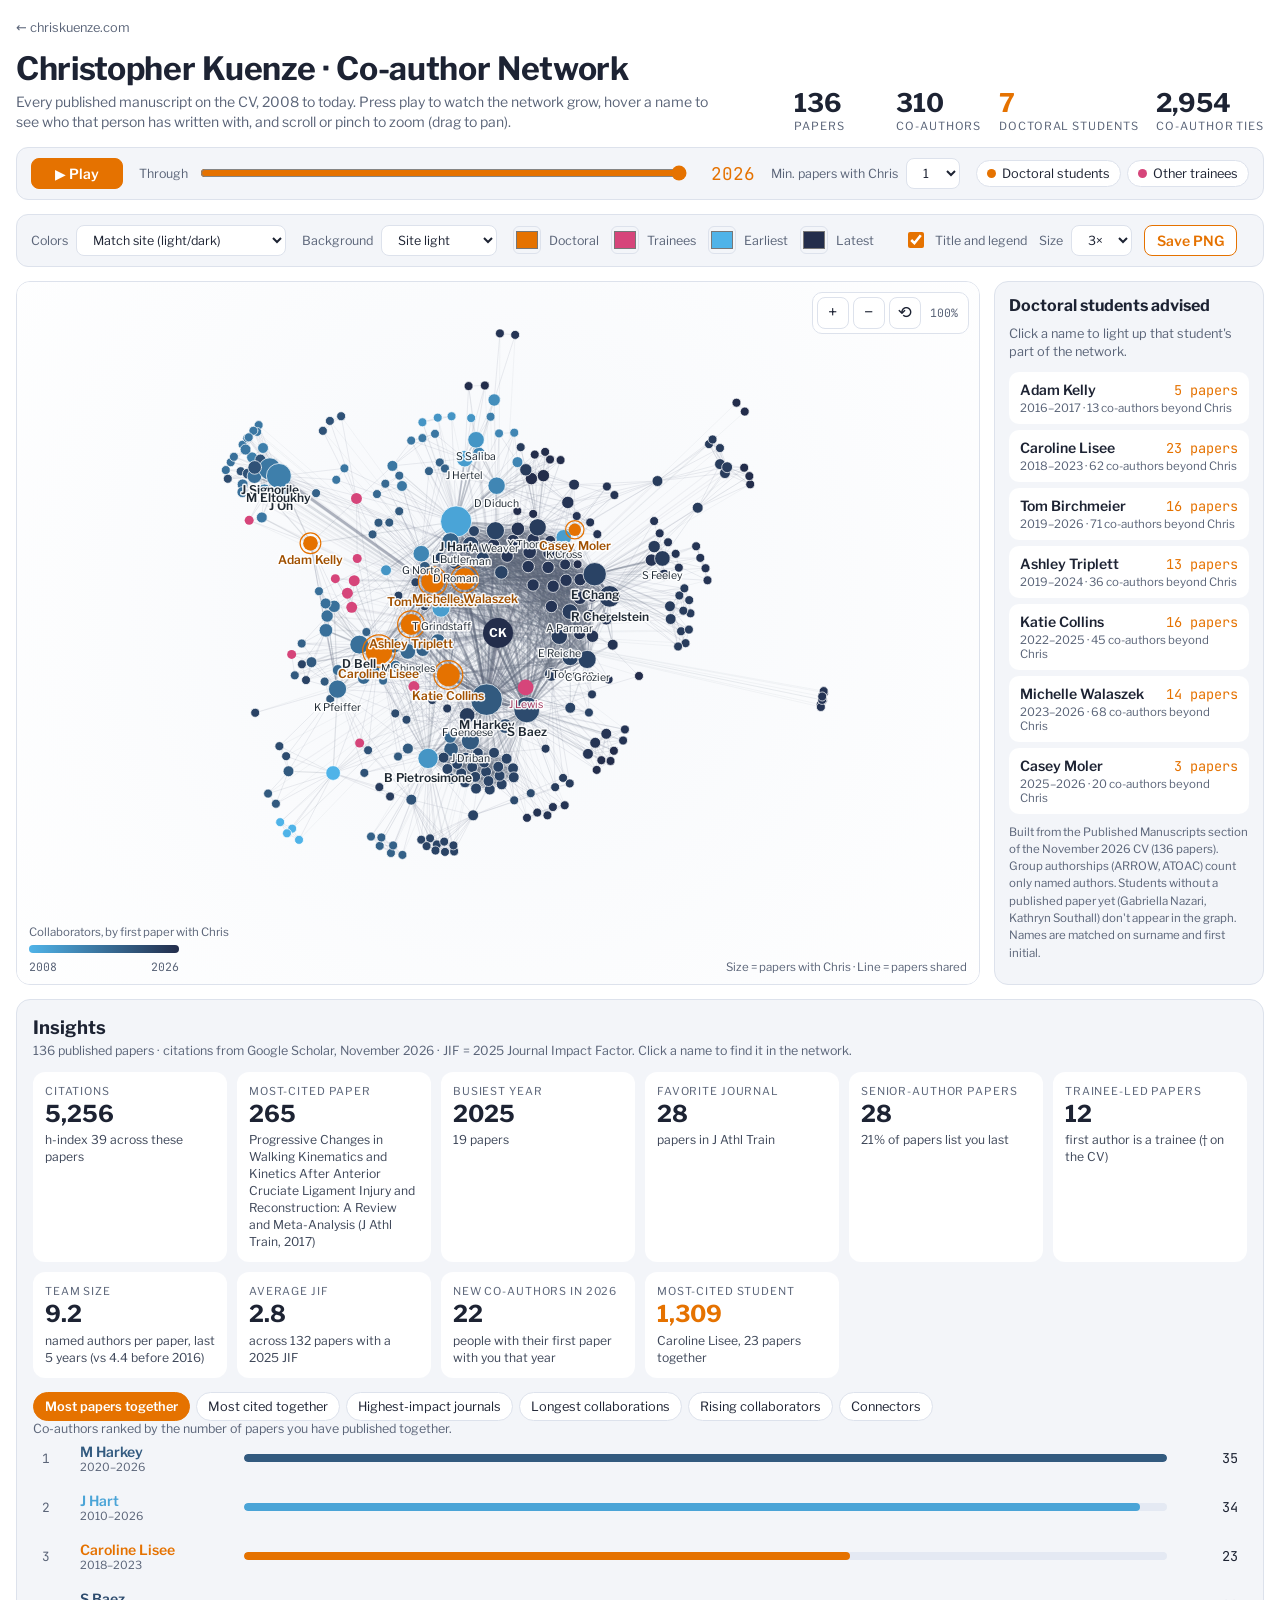
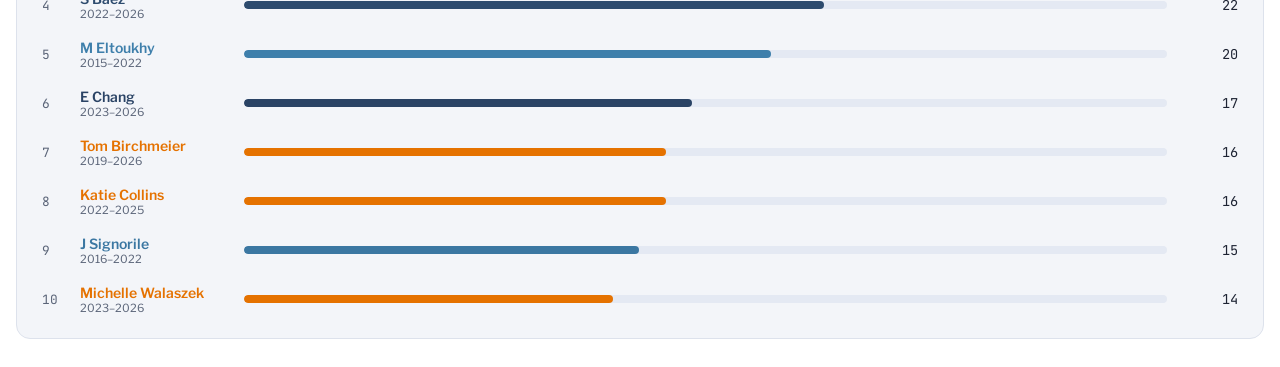
==== network/index.html @ e479b7a5 "Add co-author network tool" ====
<!doctype html>
<html lang="en">
<head>
<meta charset="utf-8">
<meta name="viewport" content="width=device-width, initial-scale=1, viewport-fit=cover">
<style>body{margin:0;font-size:14px}[hidden]{display:none!important}</style>
</head>
<body>
<title>Kuenze Co-author Network</title>
<meta name="claude:viewport-fit-sides" content="cover">
<link rel="stylesheet" href="https://fonts.googleapis.com/css2?family=Libre+Franklin:wght@400;600;700;800&family=JetBrains+Mono:wght@400;500&display=swap">
<style>
/* Layout: the network canvas with a slim control bar above and a cohort panel beside it (stacks on phones).
   Theme: follows the viewer's light/dark setting with the same colors and type as chriskuenze.com. */
:root {
  --bg: #ffffff; --panel: #f3f5f9; --line: #dde2ec; --fg: #1d2333; --muted: #5a6478;
  --btn: #ffffff; --btnh: #b9c3d6; --soft: #ffffff; --chipon: #e4e9f3; --chiponline: #9fb0d3; --track: #e4e9f3;
  --factfg: #3d4658; --tipbg: rgba(255, 255, 255, 0.97); --tipline: #cfd6e4; --zoombg: rgba(255, 255, 255, 0.92);
  --stage0: #ffffff; --stage1: #f6f8fb; --ontint: #ffffff; --shadow: rgba(29, 35, 51, 0.12);
  --me: #232d4b; --phd: #e57200; --trainee: #d6457a; --early: #4fb3e8; --late: #232d4b;
  --display: "Libre Franklin", "Franklin Gothic Medium", "Segoe UI", system-ui, sans-serif; --body: "Libre Franklin", "Segoe UI", system-ui, sans-serif;
  --mono: "JetBrains Mono", Consolas, monospace;
}
@media (prefers-color-scheme: dark) { :root:not([data-theme="light"]) {
  --bg: #11172a; --panel: #171f36; --line: #2a3555; --fg: #e8ecf5; --muted: #9aa6c2;
  --btn: #1f2947; --btnh: #3a4a76; --soft: #1d2644; --chipon: #2a3760; --chiponline: #5a6da8; --track: #26314f;
  --factfg: #c3cbe0; --tipbg: rgba(13, 19, 38, 0.94); --tipline: #3a4a76; --zoombg: rgba(18, 26, 49, 0.85);
  --stage0: #11172a; --stage1: #1a2446; --ontint: #1a1205; --shadow: rgba(0, 0, 0, 0.4);
  --me: #ffffff; --phd: #ff8f2e; --trainee: #ff6f91; --early: #4cc3f5; --late: #8b7bff; color-scheme: dark } }
:root[data-theme="dark"] {
  --bg: #11172a; --panel: #171f36; --line: #2a3555; --fg: #e8ecf5; --muted: #9aa6c2;
  --btn: #1f2947; --btnh: #3a4a76; --soft: #1d2644; --chipon: #2a3760; --chiponline: #5a6da8; --track: #26314f;
  --factfg: #c3cbe0; --tipbg: rgba(13, 19, 38, 0.94); --tipline: #3a4a76; --zoombg: rgba(18, 26, 49, 0.85);
  --stage0: #11172a; --stage1: #1a2446; --ontint: #1a1205; --shadow: rgba(0, 0, 0, 0.4);
  --me: #ffffff; --phd: #ff8f2e; --trainee: #ff6f91; --early: #4cc3f5; --late: #8b7bff; color-scheme: dark }
* { box-sizing: border-box }
body { background: var(--bg); color: var(--fg); font-family: var(--body); }
.wrap { max-width: 1320px; margin: 0 auto; padding-block: 20px 28px;
  padding-left: max(16px, env(safe-area-inset-left, 0px)); padding-right: max(16px, env(safe-area-inset-right, 0px)); display: grid; gap: 14px }
.wrap > *, header > div { min-width: 0 }
header { display: flex; flex-wrap: wrap; align-items: end; justify-content: space-between; gap: 12px }
h1 { font-family: var(--display); font-size: clamp(1.4rem, 3vw, 2rem); margin: 0; letter-spacing: -0.01em; text-wrap: balance }
.sub { color: var(--muted); margin: 4px 0 0; max-width: 70ch; line-height: 1.45 }
.stats { display: flex; gap: 18px; flex-wrap: wrap }
.stat { min-width: 84px }
.stat b { display: block; font-family: var(--display); font-size: 1.6rem; font-variant-numeric: tabular-nums; line-height: 1 }
.stat span { font-size: 0.7rem; letter-spacing: 0.08em; text-transform: uppercase; color: var(--muted) }
.stat.phd b { color: var(--phd) }
.controls { display: flex; flex-wrap: wrap; gap: 10px 16px; align-items: center; background: var(--panel); border: 1px solid var(--line); border-radius: 12px; padding: 10px 14px }
.controls label { font-size: 0.78rem; color: var(--muted); display: flex; align-items: center; gap: 8px }
button, select { font: inherit; color: var(--fg); background: var(--btn); border: 1px solid var(--line); border-radius: 8px; padding: 6px 12px; cursor: pointer }
button:hover, select:hover { border-color: var(--btnh) }
button:focus-visible, select:focus-visible, input:focus-visible { outline: 2px solid var(--phd); outline-offset: 2px }
#play { background: var(--phd); color: var(--ontint); border-color: var(--phd); font-weight: 600; min-width: 92px }
.yearbox { display: flex; align-items: center; gap: 10px; flex: 1 1 260px; min-width: 0 }
#year { flex: 1; accent-color: var(--phd); min-width: 0 }
#yearLabel { font-family: var(--mono); font-size: 1.1rem; color: var(--phd); min-width: 3.2em; text-align: right }
.chips { display: flex; gap: 6px; flex-wrap: wrap }
.chip { display: inline-flex; align-items: center; gap: 6px; font-size: 0.8rem; padding: 5px 10px; border-radius: 999px }
.chip i { width: 9px; height: 9px; border-radius: 50%; display: inline-block }
.chip[aria-pressed="true"] { background: var(--chipon); border-color: var(--chiponline) }
.main { display: grid; grid-template-columns: minmax(0, 1fr) 270px; gap: 14px }
@media (max-width: 860px) { .main { grid-template-columns: 1fr } }
.stage { position: relative; background: radial-gradient(ellipse at 50% 45%, var(--stage1) 0%, var(--stage0) 70%); border: 1px solid var(--line); border-radius: 14px; overflow: hidden; min-width: 0 }
canvas { display: block; width: 100%; touch-action: none; user-select: none }
@media (max-width: 640px) { .hint { display: none } }
.muted { color: var(--muted) }
.insights { background: var(--panel); border: 1px solid var(--line); border-radius: 14px; padding: 16px; display: grid; gap: 14px; min-width: 0 }
.ins-head h2 { font-family: var(--display); font-size: 1.15rem; margin: 0 }
.ins-head h2 span { font-family: var(--mono); font-size: 0.85rem; font-weight: 400 }
.ins-head p { margin: 4px 0 0; font-size: 0.78rem }
.facts { display: grid; grid-template-columns: repeat(auto-fill, minmax(190px, 1fr)); gap: 10px }
.fact { background: var(--soft); border-radius: 12px; padding: 12px; display: grid; gap: 4px; align-content: start; min-width: 0 }
.fact b { font-family: var(--display); font-size: 1.45rem; font-variant-numeric: tabular-nums; line-height: 1.1; color: var(--fact, var(--fg)) }
.fact span { font-size: 0.68rem; letter-spacing: 0.08em; text-transform: uppercase; color: var(--muted) }
.fact small { font-size: 0.76rem; color: var(--factfg); line-height: 1.4; overflow-wrap: anywhere }
.tabs { display: flex; flex-wrap: wrap; gap: 6px }
.tabs button { font-size: 0.8rem; padding: 6px 11px; border-radius: 999px }
.tabs button[aria-selected="true"] { background: var(--phd); border-color: var(--phd); color: var(--ontint); font-weight: 600 }
.board-desc { margin: 0; font-size: 0.78rem }
.board { list-style: none; margin: 0; padding: 0; display: grid; gap: 4px }
.board li button { width: 100%; display: grid; grid-template-columns: 2em minmax(0, 11em) minmax(60px, 1fr) auto; gap: 10px; align-items: center; text-align: left; background: transparent; border: 1px solid transparent; padding: 6px 8px }
.board li button:hover { background: var(--soft); border-color: var(--line) }
.board .rk { font-family: var(--mono); color: var(--muted); font-size: 0.8rem }
.board .nm { font-weight: 600; overflow: hidden; text-overflow: ellipsis; white-space: nowrap }
.board .nm small { display: block; font-weight: 400; color: var(--muted); font-size: 0.7rem; white-space: nowrap; overflow: hidden; text-overflow: ellipsis }
.board .bar { height: 8px; border-radius: 4px; background: var(--track); overflow: hidden }
.board .bar i { display: block; height: 100%; border-radius: 4px }
.board .vl { font-family: var(--mono); font-size: 0.85rem; font-variant-numeric: tabular-nums; min-width: 4.5em; text-align: right }
@media (max-width: 560px) { .board li button { grid-template-columns: 1.6em minmax(0, 1fr) auto } .board .bar { display: none } }
.swatches, .savegroup { display: flex; flex-wrap: wrap; align-items: center; gap: 8px 12px }
.savegroup { margin-left: auto }
input[type="color"] { width: 28px; height: 28px; padding: 0; border: 1px solid var(--line); border-radius: 6px; background: none; cursor: pointer }
input[type="checkbox"] { accent-color: var(--phd); width: 16px; height: 16px }
#savePng { background: var(--btn); border-color: var(--phd); color: var(--phd); font-weight: 600 }
#savePng:disabled { opacity: 0.45; cursor: not-allowed }
.note { font-size: 0.75rem; color: var(--muted); max-width: 32ch }

.stage[data-bg="none"] { background: repeating-conic-gradient(#d9dde5 0 25%, #ffffff 0 50%) 0 0 / 18px 18px }
.stage[data-bg="white"] .legend, .stage[data-bg="light"] .legend, .stage[data-bg="none"] .legend,
.stage[data-bg="white"] .hint, .stage[data-bg="light"] .hint, .stage[data-bg="none"] .hint { color: #52606d }
.zoom { position: absolute; top: 10px; right: 10px; display: flex; align-items: center; gap: 4px; background: var(--zoombg); border: 1px solid var(--line); border-radius: 10px; padding: 4px }
.zoom button { width: 32px; height: 32px; padding: 0; font-size: 1.05rem; line-height: 1 }
.zoom span { font-family: var(--mono); font-size: 0.72rem; color: var(--muted); min-width: 3.4em; text-align: center }
.tip { position: absolute; pointer-events: none; background: var(--tipbg); border: 1px solid var(--tipline); border-radius: 10px; padding: 10px 12px; font-size: 0.8rem; line-height: 1.45; max-width: 250px; box-shadow: 0 8px 24px var(--shadow) }
.tip h3 { margin: 0 0 2px; font-family: var(--display); font-size: 0.95rem }
.tip .role { font-size: 0.68rem; letter-spacing: 0.08em; text-transform: uppercase }
.tip .k { color: var(--muted) }
.legend { position: absolute; left: 12px; bottom: 10px; font-size: 0.72rem; color: var(--muted); display: grid; gap: 6px }
.ramp { width: 150px; height: 8px; border-radius: 4px; background: linear-gradient(90deg, var(--early), var(--late)) }
.ramprow { display: flex; justify-content: space-between; width: 150px; font-family: var(--mono) }
.hint { position: absolute; right: 12px; bottom: 10px; font-size: 0.72rem; color: var(--muted) }
aside { background: var(--panel); border: 1px solid var(--line); border-radius: 14px; padding: 14px; display: grid; gap: 10px; align-content: start; min-width: 0 }
aside h2 { font-family: var(--display); font-size: 1rem; margin: 0 }
aside p { margin: 0; color: var(--muted); font-size: 0.8rem; line-height: 1.45 }
.cohort { display: grid; gap: 6px }
.stu { display: grid; grid-template-columns: 1fr auto; gap: 2px 8px; text-align: left; padding: 8px 10px; background: var(--soft); border-radius: 10px; border: 1px solid transparent }
.stu:hover, .stu[aria-pressed="true"] { border-color: var(--phd) }
.stu b { font-weight: 600 }
.stu em { font-style: normal; font-family: var(--mono); color: var(--phd); font-size: 0.85rem }
.stu small { color: var(--muted); grid-column: 1 / -1; font-size: 0.72rem }
.stu.dim { opacity: 0.35 }
.foot { color: var(--muted); font-size: 0.72rem; line-height: 1.5 }
body.anfield .stat b { color: #e0182f }
body.anfield h1 { color: #e0182f }
body.anfield .stat.phd b { color: #e0182f }
/* Anfield view: its own fixed red look in both themes */
#anfieldView { display: grid; gap: 14px }
#anfieldView[hidden] { display: none }
.af-bar { display: flex; flex-wrap: wrap; gap: 10px 16px; align-items: center; background: #2a0710; border: 1px solid #5a1222; border-radius: 12px; padding: 10px 14px; color: #f3dfe2 }
.af-bar button { background: #c8102e; color: #fff; border-color: #c8102e; font-weight: 600 }
.af-bar button.ghost { background: transparent; color: #f3dfe2; border-color: #7a2234 }
.af-bar label { font-size: 0.78rem; color: #e3b8c0; display: flex; gap: 8px; align-items: center }
.af-bar input[type="range"] { accent-color: #c8102e; flex: 1; min-width: 0 }
.af-bar .yr { font-family: var(--mono); color: #ff6b7d; min-width: 3.2em; text-align: right }
.af-main { display: grid; grid-template-columns: minmax(0, 1fr) 270px; gap: 14px }
@media (max-width: 860px) { .af-main { grid-template-columns: 1fr } }
.af-stage { position: relative; border-radius: 14px; overflow: hidden; border: 1px solid #5a1222; background: #3a0510; min-width: 0 }
.af-stage canvas { display: block; width: 100% }
.af-tip { position: absolute; pointer-events: none; background: rgba(30, 4, 10, 0.95); color: #fff; border: 1px solid #7a2234; border-radius: 10px; padding: 9px 12px; font-size: 0.8rem; line-height: 1.45; max-width: 240px }
.af-tip b { display: block; font-size: 0.95rem }
.af-tip span { color: #e3b8c0 }
.af-legend { position: absolute; left: 12px; bottom: 10px; display: flex; flex-wrap: wrap; gap: 6px 14px; font-size: 0.72rem; color: #f3dfe2 }
.af-legend i { display: inline-block; width: 10px; height: 10px; border-radius: 50%; margin-right: 6px; vertical-align: -1px }
.af-side, .af-honours { background: #2a0710; border: 1px solid #5a1222; border-radius: 14px; padding: 14px; color: #f3dfe2; display: grid; gap: 8px; align-content: start; min-width: 0 }
.af-side h2, .af-honours h2 { font-family: var(--display); font-size: 1rem; margin: 0; color: #fff }
.af-side p, .af-honours p { margin: 0; font-size: 0.78rem; color: #e3b8c0; line-height: 1.45 }
.af-mgr { display: grid; grid-template-columns: 1fr auto; gap: 2px 8px; text-align: left; background: #3a0b16; color: #fff; border: 1px solid transparent; border-radius: 10px; padding: 7px 10px }
.af-mgr:hover, .af-mgr[aria-pressed="true"] { border-color: #00b2a9 }
.af-mgr em { font-style: normal; font-family: var(--mono); color: #4fd6cc; font-size: 0.8rem }
.af-honours .grid { display: grid; grid-template-columns: repeat(auto-fill, minmax(150px, 1fr)); gap: 10px }
.af-honours .h { background: #3a0b16; border-radius: 12px; padding: 12px; display: grid; gap: 2px }
.af-honours .h b { font-family: var(--display); font-size: 1.6rem; color: #ff4d5e; line-height: 1.1 }
.af-honours .h span { font-size: 0.68rem; letter-spacing: 0.08em; text-transform: uppercase; color: #e3b8c0 }
.af-top { list-style: none; margin: 0; padding: 0; display: grid; grid-template-columns: repeat(auto-fill, minmax(210px, 1fr)); gap: 4px 16px; font-size: 0.86rem }
.af-top li { display: grid; grid-template-columns: 2em minmax(0, 1fr) auto; gap: 8px; padding: 4px 0; border-bottom: 1px solid #4a0d1a }
.af-top .rk { font-family: var(--mono); color: #ff6b7d }
.af-top .yrs { font-family: var(--mono); color: #c99aa3; font-size: 0.74rem }
@media (prefers-reduced-motion: reduce) { * { transition: none !important } }
.sitelink{color:var(--muted);font-size:.8rem;text-decoration:none}.sitelink:hover{color:var(--fg)}</style>

<div class="wrap"><a class="sitelink" href="../">&larr; chriskuenze.com</a>
  <header>
    <div>
      <h1>Christopher Kuenze · Co-author Network</h1>
      <p class="sub">Every published manuscript on the CV, 2008 to today. Press play to watch the network grow, hover a name to see who that person has written with, and scroll or pinch to zoom (drag to pan).</p>
    </div>
    <div class="stats" aria-live="polite">
      <div class="stat"><b id="sPapers">0</b><span>Papers</span></div>
      <div class="stat"><b id="sAuthors">0</b><span>Co-authors</span></div>
      <div class="stat phd"><b id="sPhd">0</b><span>Doctoral students</span></div>
      <div class="stat"><b id="sTies">0</b><span>Co-author ties</span></div>
    </div>
  </header>

  <div class="controls">
    <button id="play" type="button">▶ Play</button>
    <div class="yearbox"><label for="year">Through</label><input id="year" type="range" min="2008" max="2026" step="1" value="2026"><span id="yearLabel">2026</span></div>
    <label for="minp">Min. papers with Chris
      <select id="minp"><option value="1">1</option><option value="2">2</option><option value="3">3</option><option value="5">5</option></select>
    </label>
    <div class="chips" role="group" aria-label="Spotlight">
      <button class="chip" id="cPhd" type="button" aria-pressed="false"><i style="background:var(--phd)"></i>Doctoral students</button>
      <button class="chip" id="cTr" type="button" aria-pressed="false"><i style="background:var(--trainee)"></i>Other trainees</button>
    </div>
  </div>

  <div class="controls export" role="group" aria-label="Colors and image">
    <label for="preset">Colors
      <select id="preset">
        <option value="site" selected>Match site (light/dark)</option>
        <option value="constellation">Constellation</option>
        <option value="classic">Classic green</option>
        <option value="uvablue">UVA Blue (secondary colors)</option>
        <option value="uva">UVA navy and orange</option>
        <option value="print">Print (gray and gold)</option>
        <option value="custom" hidden>Custom</option>
      </select>
    </label>
    <label for="bg">Background
      <select id="bg">
        <option value="sitelight">Site light</option>
        <option value="sitedark">Site dark</option>
        <option value="night">Night sky</option>
        <option value="uvablue">UVA Blue</option>
        <option value="navy">Navy</option>
        <option value="white">White</option>
        <option value="light">Light gray</option>
        <option value="none">Transparent</option>
      </select>
    </label>
    <div class="swatches">
      <label for="col-phd"><input type="color" id="col-phd" value="#ffb547">Doctoral</label>
      <label for="col-trainee"><input type="color" id="col-trainee" value="#ff6f91">Trainees</label>
      <label for="col-early"><input type="color" id="col-early" value="#2dd4bf">Earliest</label>
      <label for="col-late"><input type="color" id="col-late" value="#8b7bff">Latest</label>
    </div>
    <div class="savegroup">
      <label for="withLegend"><input type="checkbox" id="withLegend" checked>Title and legend</label>
      <label for="scale">Size
        <select id="scale"><option value="2">2×</option><option value="3" selected>3×</option><option value="4">4×</option></select>
      </label>
      <button id="savePng" type="button">Save PNG</button>
      <span id="saveNote" class="note" aria-live="polite"></span>
    </div>
  </div>

  <div class="main">
    <div class="stage" id="stage">
      <canvas id="cv" aria-label="Co-author network graph"></canvas>
      <div class="tip" id="tip" hidden></div>
      <div class="legend">
        <div>Collaborators, by first paper with Chris</div>
        <div class="ramp"></div>
        <div class="ramprow"><span>2008</span><span>2026</span></div>
      </div>
      <div class="hint">Size = papers with Chris · Line = papers shared</div>
      <div class="zoom" role="group" aria-label="Zoom">
        <button id="zIn" type="button" aria-label="Zoom in">+</button>
        <button id="zOut" type="button" aria-label="Zoom out">−</button>
        <button id="zReset" type="button" aria-label="Reset zoom">⟲</button>
        <span id="zoomLevel">100%</span>
      </div>
    </div>
    <aside>
      <h2>Doctoral students advised</h2>
      <p>Click a name to light up that student's part of the network.</p>
      <div class="cohort" id="cohort"></div>
      <p class="foot">Built from the Published Manuscripts section of the November 2026 CV (136 papers). Group authorships (ARROW, ATOAC) count only named authors. Students without a published paper yet (Gabriella Nazari, Kathryn Southall) don't appear in the graph. Names are matched on surname and first initial.</p>
    </aside>
  </div>

  <section class="insights" aria-labelledby="insH">
    <div class="ins-head">
      <h2 id="insH">Insights <span id="insYear" class="muted"></span></h2>
      <p class="muted" id="insNote"></p>
    </div>
    <div class="facts" id="facts"></div>
    <div class="boards">
      <div class="tabs" role="tablist" aria-label="Leaderboards" id="tabs"></div>
      <p class="muted board-desc" id="boardDesc"></p>
      <ol class="board" id="board"></ol>
    </div>
  </section>

  <section id="anfieldView" hidden aria-label="Anfield mode">
    <div class="af-bar">
      <button id="afPlay" type="button">▶ Play history</button>
      <label for="afYear" style="flex:1 1 240px">Through <input id="afYear" type="range" min="1896" max="2026" value="2026"></label>
      <span class="yr" id="afYearLabel">2026</span>
      <button id="afExit" type="button" class="ghost">Back to the research</button>
    </div>
    <div class="af-main">
      <div class="af-stage" id="afStage">
        <canvas id="afCanvas" aria-label="Network of Liverpool's greatest players and managers"></canvas>
        <div class="af-tip" id="afTip" hidden></div>
        <div class="af-legend"><span><i style="background:#ff4d5e"></i>Top 100 player</span><span><i style="background:#00b2a9"></i>Manager</span><span><i style="background:#ffffff"></i>Player and manager</span></div>
      </div>
      <aside class="af-side">
        <h2>Managers</h2>
        <p>Click a manager to light up the players who played under them.</p>
        <div id="afManagers" style="display:grid;gap:6px"></div>
      </aside>
    </div>
    <section class="af-honours">
      <h2>Major honours</h2>
      <div class="grid" id="afHonours"></div>
      <h2 style="margin-top:8px">The Top 100, as voted in 2026</h2>
      <ol class="af-top" id="afTop"></ol>
      <p>Ranking from liverpoolfc.com, "Liverpool's Greatest: The results." Honours from liverpoolfc.com/history/honours. Years at the club are approximate.</p>
    </section>
  </section>
</div>

<script>
(async function () {
  // ---- colors and backgrounds (live view and PNG use the same settings) ----
  const PRESETS = {
    constellation: { phd: '#ffb547', trainee: '#ff6f91', early: '#2dd4bf', late: '#8b7bff', bg: 'night' },
    classic:       { phd: '#f0a020', trainee: '#e8506f', early: '#1f9e6e', late: '#1f9e6e', bg: 'white' },
    // UVA Blue ground; UVA Orange for doctoral students; UVA secondary Magenta, Green and Cyan (brand.virginia.edu)
    uvablue:       { phd: '#e57200', trainee: '#ef3f6b', early: '#62bb46', late: '#009fdf', bg: 'uvablue' },
    uva:           { phd: '#e57200', trainee: '#d6457a', early: '#4fb3e8', late: '#232d4b', bg: 'white' },
    print:         { phd: '#d99000', trainee: '#9b4d6b', early: '#b8bec9', late: '#3f4756', bg: 'white' },
  };
  const BGS = {
    night: { dark: true, paint: (g, w, h) => { const gr = g.createRadialGradient(w / 2, h * 0.45, 0, w / 2, h * 0.45, Math.max(w, h) * 0.7); gr.addColorStop(0, '#16224a'); gr.addColorStop(1, '#0b1020'); g.fillStyle = gr; g.fillRect(0, 0, w, h); } },
    uvablue: { dark: true, paint: (g, w, h) => { g.fillStyle = '#232d4b'; g.fillRect(0, 0, w, h); } },
    navy:  { dark: true, paint: (g, w, h) => { g.fillStyle = '#1b2547'; g.fillRect(0, 0, w, h); } },
    white: { dark: false, paint: (g, w, h) => { g.fillStyle = '#ffffff'; g.fillRect(0, 0, w, h); } },
    light: { dark: false, paint: (g, w, h) => { g.fillStyle = '#eef1f6'; g.fillRect(0, 0, w, h); } },
    none:  { dark: false, paint: null },
  };
  BGS.sitelight = { dark: false, paint: (g, w, h) => { const gr = g.createRadialGradient(w / 2, h * 0.45, 0, w / 2, h * 0.45, Math.max(w, h) * 0.7); gr.addColorStop(0, '#f6f8fb'); gr.addColorStop(1, '#ffffff'); g.fillStyle = gr; g.fillRect(0, 0, w, h); } };
  BGS.anfield = { dark: true, paint: (g, w, h) => { const gr = g.createRadialGradient(w / 2, h * 0.45, 0, w / 2, h * 0.45, Math.max(w, h) * 0.7); gr.addColorStop(0, '#a10d24'); gr.addColorStop(1, '#3a0510'); g.fillStyle = gr; g.fillRect(0, 0, w, h); } };
  BGS.sitedark = { dark: true, paint: (g, w, h) => { const gr = g.createRadialGradient(w / 2, h * 0.45, 0, w / 2, h * 0.45, Math.max(w, h) * 0.7); gr.addColorStop(0, '#1a2446'); gr.addColorStop(1, '#11172a'); g.fillStyle = gr; g.fillRect(0, 0, w, h); } };
  // "Match site": chriskuenze.com colors, switching with the viewer's light/dark setting
  const darkMQ = matchMedia('(prefers-color-scheme: dark)');
  const siteDark = () => { const t = document.documentElement.dataset.theme; return t ? t === 'dark' : darkMQ.matches; };
  const SITE = { light: { phd: '#e57200', trainee: '#d6457a', early: '#4fb3e8', late: '#232d4b', bg: 'sitelight' },
                 dark:  { phd: '#ff8f2e', trainee: '#ff6f91', early: '#4cc3f5', late: '#8b7bff', bg: 'sitedark' } };
  const presetFor = k => k === 'site' ? SITE[siteDark() ? 'dark' : 'light'] : PRESETS[k];
  const P = { ...presetFor('site') }; let bgKey = P.bg;
  const hex = h => [1, 3, 5].map(i => parseInt(h.slice(i, i + 2), 16));
  const mix = (a, b, f) => { const [x, y] = [hex(a), hex(b)]; return `rgb(${x.map((v, i) => Math.round(v + (y[i] - v) * f)).join(',')})`; };
  const ramp = f => mix(P.early, P.late, f);
  const ink = () => BGS[bgKey].dark
    ? { hub: '#ffffff', hubText: '#0b1020', edge: '#a9b6dc', label: '#dfe5f5', halo: 'rgba(11,16,32,0.85)', title: '#e8ecf7', muted: '#93a0bf', phdLabel: P.phd, trLabel: P.trainee }
    : { hub: '#232d4b', hubText: '#ffffff', edge: '#5b6478', label: '#1f2933', halo: 'rgba(255,255,255,0.92)', title: '#1f2933', muted: '#52606d', phdLabel: mix(P.phd, '#000000', 0.3), trLabel: mix(P.trainee, '#000000', 0.25) };
  const Y0 = 2008, Y1 = 2026;
  const inline = document.getElementById('netdata');
  const raw = inline ? JSON.parse(inline.textContent) : await (await fetch('network.json')).json();

  // n.yrs = publication years; n.x / n.y are layout coordinates
  const nodes = raw.nodes.map(n => ({ id: n.id, label: n.label, role: n.role, yrs: n.y, first: n.y[0] || Y1 }));
  const byId = new Map(nodes.map(n => [n.id, n]));
  const me = byId.get('Kuenze C');
  const links = raw.links.map(([s, t, y]) => ({ source: byId.get(s), target: byId.get(t), y, hub: s === me.id || t === me.id }));
  nodes.forEach(n => { n.nb = []; });
  links.forEach(l => { l.source.nb.push(l); l.target.nb.push(l); });
  const papersByYear = {}; (raw.paperYears || me.yrs).forEach(y => papersByYear[y] = (papersByYear[y] || 0) + 1);

  // Force layout, computed once on the full network (Fruchterman-Reingold). The hub is pinned at the center and
  // its own ties don't pull, so research groups spread out around it instead of collapsing onto it.
  (function layout() {
    const N = nodes.length, k = 2.2 / Math.sqrt(N);
    nodes.forEach((n, i) => { const a = i * 2.39996, r = Math.sqrt((i + 1) / N); n.x = r * Math.cos(a); n.y = r * Math.sin(a); n.i = i; });
    me.x = 0; me.y = 0;
    const E = links.filter(l => !l.hub).map(l => [l.source.i, l.target.i, Math.log1p(l.y.length)]);
    const dx = new Float64Array(N), dy = new Float64Array(N);
    let t = 0.25;
    for (let it = 0; it < 500; it++) {
      dx.fill(0); dy.fill(0);
      for (let i = 0; i < N; i++) for (let j = i + 1; j < N; j++) {
        const a = nodes[i], b = nodes[j]; let ex = a.x - b.x, ey = a.y - b.y; const d2 = ex * ex + ey * ey + 1e-9;
        const f = k * k / d2; dx[i] += ex * f; dy[i] += ey * f; dx[j] -= ex * f; dy[j] -= ey * f;
      }
      for (const [i, j, w] of E) {
        const a = nodes[i], b = nodes[j]; const ex = a.x - b.x, ey = a.y - b.y; const d = Math.hypot(ex, ey) + 1e-9;
        const f = w * d / k; dx[i] -= ex * f; dy[i] -= ey * f; dx[j] += ex * f; dy[j] += ey * f;
      }
      for (let i = 0; i < N; i++) {
        const n = nodes[i]; if (n === me) continue;
        const r = Math.hypot(n.x, n.y); dx[i] -= 0.08 * n.x * r; dy[i] -= 0.08 * n.y * r;
        const L = Math.hypot(dx[i], dy[i]) + 1e-9, s = Math.min(L, t) / L; n.x += dx[i] * s; n.y += dy[i] * s;
      }
      t = Math.max(0.002, t * 0.992);
    }
    // nudge apart overlapping circles
    const rad = n => 0.012 + 0.0045 * Math.sqrt(n.yrs.length);
    for (let it = 0; it < 120; it++) for (let i = 0; i < N; i++) for (let j = i + 1; j < N; j++) {
      const a = nodes[i], b = nodes[j]; const ex = a.x - b.x, ey = a.y - b.y, d = Math.hypot(ex, ey) + 1e-9, need = (rad(a) + rad(b)) * 1.5;
      if (d < need) { const p = (need - d) / d * 0.3; if (a !== me) { a.x += ex * p; a.y += ey * p; } if (b !== me) { b.x -= ex * p; b.y -= ey * p; } }
    }
  })();
  // spread the crowded core: scale to the 95th-percentile radius and apply a gentle radial fisheye
  {
    const rs = nodes.map(n => Math.hypot(n.x, n.y)).sort((a, b) => a - b), r95 = rs[Math.floor(rs.length * 0.95)] || 1;
    nodes.forEach(n => { const r = Math.hypot(n.x, n.y); if (!r) return; const rn = Math.pow(Math.min(1, r / r95), 0.6) * (r > r95 ? 1 + Math.min(0.08, (r - r95) / r95 * 0.05) : 1); n.x = n.x / r * rn; n.y = n.y / r * rn; });
  }
  const ext = 1.0;

  const cv = document.getElementById('cv'), stage = document.getElementById('stage'), tip = document.getElementById('tip');
  let ctx = cv.getContext('2d'), W = 0, H = 0, S = 1, dpr = 1;
  function resize() {
    W = stage.clientWidth; H = Math.max(420, Math.min(window.innerHeight * 0.78, W * 0.82));
    dpr = window.devicePixelRatio || 1; cv.width = W * dpr; cv.height = H * dpr; cv.style.height = H + 'px';
    S = (Math.min(W, H) / 2 - 34) / ext; draw();
  }
  let zk = 1, zx = 0, zy = 0; // zoom factor and pan offset (screen px)
  const sx = n => W / 2 + zx + n.x * S * zk, sy = n => H / 2 + zy + n.y * S * zk;

  let year = Y1, minP = 1, spot = null, hover = null, focus = null, born = new Map();
  const count = (n, yr) => { let c = 0; for (const y of n.yrs) if (y <= yr) c++; return c; };
  const lcount = (l, yr) => { let c = 0; for (const y of l.y) if (y <= yr) c++; return c; };
  const visible = n => n === me || count(n, year) >= minP;
  const colorOf = n => n.role === 'me' ? ink().hub : n.role === 'phd' ? P.phd : n.role === 'trainee' ? P.trainee : ramp((n.first - Y0) / (Y1 - Y0));
  const radius = n => (n === me ? 15 : 2.2 + Math.sqrt(count(n, year)) * 2.3) * Math.pow(zk, 0.35);

  function draw(t = performance.now()) {
    ctx.setTransform(dpr, 0, 0, dpr, 0, 0); ctx.clearRect(0, 0, W, H);
    const K = ink(), dark = BGS[bgKey].dark;
    if (BGS[bgKey].paint) BGS[bgKey].paint(ctx, W, H);
    const act = hover || focus;
    const nbSet = act ? new Set(act.nb.filter(l => lcount(l, year)).flatMap(l => [l.source, l.target])) : null;
    const lit = n => (!act || nbSet.has(n)) && (!spot || n === me || n.role === spot || (act && nbSet.has(n)));
    // ties
    ctx.lineCap = 'round';
    for (const l of links) {
      const c = lcount(l, year); if (!c || !visible(l.source) || !visible(l.target)) continue;
      const on = act ? (l.source === act || l.target === act) : true;
      let a = l.hub ? 0.05 + 0.012 * c : 0.07 + 0.05 * c;
      if (act) a = on ? 0.55 : 0.015;
      else if (spot) a = (l.source.role === spot || l.target.role === spot) ? Math.min(0.6, a * 3) : a * 0.25;
      ctx.strokeStyle = on && act ? colorOf(act === me ? (l.source === me ? l.target : l.source) : act) : K.edge;
      ctx.globalAlpha = Math.min(0.7, a); ctx.lineWidth = 0.4 + Math.sqrt(c) * 0.55;
      ctx.beginPath(); ctx.moveTo(sx(l.source), sy(l.source)); ctx.lineTo(sx(l.target), sy(l.target)); ctx.stroke();
    }
    // nodes
    const order = nodes.filter(visible).sort((a, b) => (a.role === 'collab') - (b.role === 'collab') || 0).reverse();
    for (const n of order) {
      const r = radius(n), on = lit(n), col = colorOf(n);
      const b = born.get(n); const age = b ? (t - b) / 900 : 9;
      ctx.globalAlpha = on ? 1 : 0.12;
      if (age < 1) { ctx.beginPath(); ctx.arc(sx(n), sy(n), r + 14 * age, 0, 7); ctx.strokeStyle = col; ctx.lineWidth = 2; ctx.globalAlpha = (1 - age) * 0.8; ctx.stroke(); ctx.globalAlpha = on ? 1 : 0.12; }
      if (dark && n.role !== 'collab' && on) { ctx.shadowColor = col; ctx.shadowBlur = (n === me ? 28 : 14) * dpr; }
      ctx.beginPath(); ctx.arc(sx(n), sy(n), r * Math.min(1, 0.3 + age), 0, 7); ctx.fillStyle = col; ctx.fill();
      ctx.shadowBlur = 0;
      if (!dark && n.role === 'collab') { ctx.strokeStyle = 'rgba(255,255,255,0.9)'; ctx.lineWidth = 0.8; ctx.stroke(); }
      if (n.role === 'phd') { ctx.beginPath(); ctx.arc(sx(n), sy(n), r + 3, 0, 7); ctx.strokeStyle = col; ctx.lineWidth = 1.2; ctx.stroke(); }
    }
    // labels
    ctx.textAlign = 'center'; ctx.textBaseline = 'top';
    for (const n of order) {
      if (n === me) continue;
      const c = count(n, year), on = lit(n);
      const show = (act && nbSet.has(n)) || (!act && on && (n.role === 'phd' || c >= Math.max(1, (W < 600 ? 10 : 6) / (zk * zk)) || (spot && n.role === spot)));
      if (!show) continue;
      const big = n.role === 'phd' || c >= 10;
      ctx.font = `${big ? 600 : 400} ${big ? 12 : 10.5}px "Libre Franklin", system-ui, sans-serif`;
      ctx.globalAlpha = 1; ctx.lineWidth = 3; ctx.lineJoin = 'round'; ctx.strokeStyle = K.halo;
      const y0 = sy(n) + radius(n) + 4; ctx.strokeText(n.label, sx(n), y0);
      ctx.fillStyle = n.role === 'phd' ? K.phdLabel : n.role === 'trainee' ? K.trLabel : K.label; ctx.fillText(n.label, sx(n), y0);
    }
    ctx.globalAlpha = 1; ctx.font = '700 12px "Libre Franklin", system-ui, sans-serif'; ctx.textBaseline = 'middle'; ctx.fillStyle = K.hubText;
    ctx.fillText('CK', sx(me), sy(me));
    if (!exporting && [...born.values()].some(b => t - b < 900)) requestAnimationFrame(() => draw());
  }

  // ---- PNG export: redraw the current view (zoom, year, highlights) at high resolution ----
  let exporting = false;
  function exportPng() {
    const scale = +document.getElementById('scale').value, withLegend = document.getElementById('withLegend').checked;
    const off = document.createElement('canvas'); off.width = Math.round(W * scale); off.height = Math.round(H * scale);
    const saved = [ctx, dpr]; ctx = off.getContext('2d'); dpr = scale; exporting = true;
    try {
      draw(performance.now() + 1e7);
      if (withLegend) drawLegend(ctx);
    } finally { [ctx, dpr] = saved; exporting = false; }
    const filename = `Kuenze-coauthor-network-${year}${bgKey === 'none' ? '-transparent' : ''}.png`;
    const note = document.getElementById('saveNote');
    off.toBlob(async blob => {
      const size = `${off.width} × ${off.height} px`;
      if (dl) { // inside claude.ai: the viewer confirms the save
        try { await dl.save({ filename, data: blob }); note.textContent = `Saved ${size}`; }
        catch (e) { note.textContent = e && e.code === 'declined' ? 'Save cancelled.' : e && e.code === 'rate_limited' ? 'Another save is open; try again in a moment.' : 'Saving isn’t available here. Use the standalone HTML file.'; }
        return;
      }
      const a = document.createElement('a'); a.href = URL.createObjectURL(blob); a.download = filename;
      document.body.appendChild(a); a.click(); a.remove(); setTimeout(() => URL.revokeObjectURL(a.href), 4000);
      note.textContent = `Saved ${size}`;
    }, 'image/png');
  }
  function drawLegend(g) {
    const K = ink(), vis = nodes.filter(n => n !== me && visible(n));
    let p = 0; for (const y in papersByYear) if (+y <= year) p += papersByYear[y];
    g.setTransform(dpr, 0, 0, dpr, 0, 0); g.globalAlpha = 1; g.textAlign = 'left'; g.textBaseline = 'top';
    g.fillStyle = K.title; g.font = '700 18px "Libre Franklin", system-ui, sans-serif'; g.fillText('Christopher Kuenze · Co-author Network', 18, 16);
    g.fillStyle = K.muted; g.font = '400 11.5px "Libre Franklin", system-ui, sans-serif';
    g.fillText(`${p} published papers, 2008–${year} · ${vis.length} co-authors · size = papers with Chris, line = papers shared`, 18, 42);
    const items = [[ink().hub, 'Dr. Kuenze'], [P.phd, 'Doctoral student advised'], [P.trainee, 'Other trainee']];
    let y = H - 92;
    for (const [c, t] of items) {
      g.beginPath(); g.arc(24, y + 6, 5.5, 0, 7); g.fillStyle = c; g.fill();
      if (!BGS[bgKey].dark) { g.strokeStyle = 'rgba(0,0,0,0.15)'; g.lineWidth = 0.6; g.stroke(); }
      g.fillStyle = K.label; g.font = '400 11px "Libre Franklin", system-ui, sans-serif'; g.fillText(t, 36, y); y += 18;
    }
    const gr = g.createLinearGradient(18, 0, 168, 0); gr.addColorStop(0, P.early); gr.addColorStop(1, P.late);
    g.fillStyle = gr; g.fillRect(18, y + 2, 150, 7);
    g.fillStyle = K.muted; g.font = '400 10px "Libre Franklin", system-ui, sans-serif';
    g.fillText('Collaborators by first paper:  2008', 18, y + 13); g.textAlign = 'right'; g.fillText('2026', 168, y + 13);
  }

  // ---- Insights: leaderboards + fun facts, recomputed for the selected year ----
  const PL = (raw.paperList || []).map(p => ({ ...p, au: p.a.map(id => byId.get(id)).filter(Boolean) }));
  const citesAsOf = (raw.meta && raw.meta.citesAsOf) || '';
  const esc = s => String(s).replace(/[&<>"']/g, c => ({ '&': '&amp;', '<': '&lt;', '>': '&gt;', '"': '&quot;', "'": '&#39;' }[c]));
  const BOARDS = [
    { key: 'papers', tab: 'Most papers together', desc: 'Co-authors ranked by the number of papers you have published together.',
      val: s => s.n, fmt: v => v, sub: s => `${s.y0}–${s.y1}` },
    { key: 'cites', tab: 'Most cited together', desc: () => `Total Google Scholar citations of the papers you share${citesAsOf ? ` (counts as of ${citesAsOf})` : ''}.`,
      val: s => s.c, fmt: v => v.toLocaleString(), sub: s => `${s.n} paper${s.n === 1 ? '' : 's'} · ${Math.round(s.c / s.n)} per paper` },
    { key: 'jif', tab: 'Highest-impact journals', desc: 'Average 2025 Journal Impact Factor of your shared papers (co-authors with 3 or more shared papers that have a JIF).',
      val: s => s.jn >= 3 ? s.js / s.jn : null, fmt: v => v.toFixed(1), sub: s => `${s.n} papers · top: ${s.topJ}` },
    { key: 'span', tab: 'Longest collaborations', desc: 'Years from your first to your most recent paper together.',
      val: s => s.y1 - s.y0 + 1, fmt: v => `${v} yr`, sub: s => `${s.y0}–${s.y1} · ${s.n} papers` },
    { key: 'rising', tab: 'Rising collaborators', desc: () => `Most papers together in the last three years (${year - 2}–${year}).`,
      val: s => s.recent || null, fmt: v => v, sub: s => `${s.n} total · since ${s.y0}` },
    { key: 'bridge', tab: 'Connectors', desc: 'How many of your other co-authors each person has also published with. Connectors tie your research groups together.',
      val: s => s.deg || null, fmt: v => v, sub: s => `${s.n} papers with you` },
  ];
  let board = 'papers';
  const tabs = document.getElementById('tabs');
  BOARDS.forEach(b => {
    const t = document.createElement('button'); t.type = 'button'; t.role = 'tab'; t.textContent = b.tab; t.dataset.key = b.key;
    t.setAttribute('aria-selected', String(b.key === board));
    t.addEventListener('click', () => { board = b.key; tabs.querySelectorAll('button').forEach(x => x.setAttribute('aria-selected', String(x === t))); renderInsights(); });
    tabs.appendChild(t);
  });
  function collabStats() {
    const ps = PL.filter(p => p.y && p.y <= year), S = new Map();
    for (const p of ps) for (const n of p.au) {
      if (n === me) continue;
      let s = S.get(n); if (!s) S.set(n, s = { node: n, n: 0, c: 0, js: 0, jn: 0, y0: 9999, y1: 0, recent: 0, jc: {}, co: new Set() });
      s.n++; s.c += p.c; if (p.f) { s.js += p.f; s.jn++; } s.y0 = Math.min(s.y0, p.y); s.y1 = Math.max(s.y1, p.y);
      if (p.y >= year - 2) s.recent++; if (p.j) s.jc[p.j] = (s.jc[p.j] || 0) + 1;
      for (const m of p.au) if (m !== n && m !== me) s.co.add(m);
    }
    for (const s of S.values()) { s.deg = s.co.size; s.topJ = Object.entries(s.jc).sort((a, b) => b[1] - a[1])[0]?.[0] || '—'; }
    return { ps, S };
  }
  function renderInsights() {
    const { ps, S } = collabStats();
    document.getElementById('insYear').textContent = year < Y1 ? `through ${year}` : '';
    document.getElementById('insNote').textContent = `${ps.length} published papers${citesAsOf ? ` · citations from Google Scholar, ${citesAsOf}` : ''} · JIF = 2025 Journal Impact Factor. Click a name to find it in the network.`;
    // leaderboard
    const B = BOARDS.find(b => b.key === board);
    document.getElementById('boardDesc').textContent = typeof B.desc === 'function' ? B.desc() : B.desc;
    const rows = [...S.values()].map(s => ({ s, v: B.val(s) })).filter(r => r.v != null && r.v > 0)
      .sort((a, b) => b.v - a.v || b.s.n - a.s.n).slice(0, 10);
    const max = rows.length ? rows[0].v : 1, ol = document.getElementById('board'); ol.innerHTML = '';
    rows.forEach((r, i) => {
      const li = document.createElement('li'), b = document.createElement('button'); b.type = 'button';
      const col = colorOf(r.s.node);
      b.innerHTML = `<span class="rk">${i + 1}</span><span class="nm" style="color:${col}">${esc(r.s.node.label)}<small>${esc(B.sub(r.s))}</small></span>`
        + `<span class="bar"><i style="width:${Math.max(4, r.v / max * 100)}%;background:${col}"></i></span><span class="vl">${esc(B.fmt(r.v))}</span>`;
      b.addEventListener('click', () => { focus = r.s.node; draw(); stage.scrollIntoView({ behavior: 'smooth', block: 'center' });
        document.querySelectorAll('.stu').forEach(x => x.setAttribute('aria-pressed', String(x.dataset.id === focus.id))); });
      li.appendChild(b); ol.appendChild(li);
    });
    if (!rows.length) ol.innerHTML = '<li class="muted" style="padding:8px">Not enough papers yet for this list.</li>';
    // fun facts
    const cites = ps.map(p => p.c).sort((a, b) => b - a), total = cites.reduce((a, b) => a + b, 0);
    let h = 0; while (h < cites.length && cites[h] >= h + 1) h++;
    const top = ps.slice().sort((a, b) => b.c - a.c)[0];
    const byYear = {}; ps.forEach(p => byYear[p.y] = (byYear[p.y] || 0) + 1);
    const busiest = Object.entries(byYear).sort((a, b) => b[1] - a[1] || b[0] - a[0])[0];
    const jc = {}; ps.forEach(p => { if (p.j) jc[p.j] = (jc[p.j] || 0) + 1; });
    const favJ = Object.entries(jc).sort((a, b) => b[1] - a[1])[0];
    const senior = ps.filter(p => p.s).length, trFirst = ps.filter(p => p.ft).length;
    const team = arr => arr.length ? (arr.reduce((a, p) => a + p.a.length, 0) / arr.length) : 0;
    const early = ps.filter(p => p.y < Y0 + 8), late = ps.filter(p => p.y > year - 5);
    const withJ = ps.filter(p => p.f), avgJ = withJ.length ? withJ.reduce((a, p) => a + p.f, 0) / withJ.length : 0;
    const newbies = [...S.values()].filter(s => s.y0 === year).length;
    const students = [...S.values()].filter(s => s.node.role === 'phd').sort((a, b) => b.c - a.c)[0];
    const F = [
      ['Citations', total.toLocaleString(), `h-index ${h} across these papers`],
      ['Most-cited paper', top ? top.c.toLocaleString() : '—', top ? `${top.t} (${top.j}, ${top.y})` : ''],
      ['Busiest year', busiest ? busiest[0] : '—', busiest ? `${busiest[1]} papers` : ''],
      ['Favorite journal', favJ ? favJ[1] : '—', favJ ? `papers in ${favJ[0]}` : ''],
      ['Senior-author papers', senior, `${ps.length ? Math.round(senior / ps.length * 100) : 0}% of papers list you last`],
      ['Trainee-led papers', trFirst, 'first author is a trainee († on the CV)'],
      ['Team size', team(late).toFixed(1), `named authors per paper, last 5 years (vs ${team(early).toFixed(1)} before ${Y0 + 8})`],
      ['Average JIF', avgJ.toFixed(1), `across ${withJ.length} papers with a 2025 JIF`],
      [`New co-authors in ${year}`, newbies, 'people with their first paper with you that year'],
      ['Most-cited student', students ? students.c.toLocaleString() : '—', students ? `${students.node.label}, ${students.n} papers together` : ''],
    ];
    const box = document.getElementById('facts'); box.innerHTML = '';
    F.forEach(([k, v, s], i) => {
      const d = document.createElement('div'); d.className = 'fact';
      if (i === 9) d.style.setProperty('--fact', P.phd);
      d.innerHTML = `<span>${esc(k)}</span><b>${esc(v)}</b><small>${esc(s)}</small>`; box.appendChild(d);
    });
  }

  // ---- color / background controls ----
  const root = document.documentElement;
  function applyColors() {
    for (const k of ['phd', 'trainee', 'early', 'late']) { root.style.setProperty('--' + k, P[k]); document.getElementById('col-' + k).value = P[k]; }
    stage.dataset.bg = bgKey; document.getElementById('bg').value = bgKey; draw(); renderInsights();
  }
  document.getElementById('preset').addEventListener('change', e => { const p = presetFor(e.target.value); Object.assign(P, p); bgKey = p.bg; applyColors(); });
  const followTheme = () => { if (document.getElementById('preset').value === 'site') { const p = presetFor('site'); Object.assign(P, p); bgKey = p.bg; applyColors(); } };
  darkMQ.addEventListener('change', followTheme);
  new MutationObserver(followTheme).observe(document.documentElement, { attributes: true, attributeFilter: ['data-theme'] });
  document.getElementById('bg').addEventListener('change', e => { bgKey = e.target.value; applyColors(); });
  for (const k of ['phd', 'trainee', 'early', 'late'])
    document.getElementById('col-' + k).addEventListener('input', e => { P[k] = e.target.value; document.getElementById('preset').value = 'custom'; applyColors(); });
  // standalone file: plain browser download. Inside claude.ai: the "downloads" capability (viewer confirms).
  let dl = null, inFrame = true; try { inFrame = window.top !== window.self; } catch (e) { inFrame = true; }
  const saveBtn = document.getElementById('savePng');
  saveBtn.addEventListener('click', exportPng);
  if (inFrame) {
    saveBtn.disabled = true;
    const off = () => { document.getElementById('saveNote').textContent = 'Saving isn’t available in this view. Use the standalone HTML file.'; };
    if (window.claude && window.claude.use) window.claude.use('downloads').then(d => { dl = d; if (d) saveBtn.disabled = false; else off(); }).catch(off);
    else off();
  }

  function stats() {
    const vis = nodes.filter(n => n !== me && visible(n));
    let p = 0; for (const y in papersByYear) if (+y <= year) p += papersByYear[y];
    const ties = links.filter(l => lcount(l, year) && visible(l.source) && visible(l.target)).length;
    const set = (id, v) => { document.getElementById(id).textContent = v; };
    set('sPapers', p); set('sAuthors', vis.length); set('sPhd', vis.filter(n => n.role === 'phd').length); set('sTies', ties.toLocaleString());
    document.querySelectorAll('.stu').forEach(b => b.classList.toggle('dim', !visible(byId.get(b.dataset.id))));
    if (anfield) LFC.forEach(([v, k], i) => { const s = document.querySelectorAll('header .stat')[i]; s.querySelector('b').textContent = v; s.querySelector('span').textContent = k; });
  }

  // ---- hidden: Anfield mode. Click the CK node three times quickly (or type "ynwa") to switch; again to switch back. ----
  // Liverpool FC honours as listed at liverpoolfc.com/history/honours (checked Nov 2026).
  const LFC = [['1892', 'Founded'], ['20', 'League titles'], ['6', 'European Cups'], ['52', 'Major honours']];
  const STAT_LABELS = [...document.querySelectorAll('header .stat span')].map(s => s.textContent);
  let anfield = false, beforeAnfield = null;
  function setAnfield(on) {
    if (on === anfield) return;
    const h1 = document.querySelector('header h1'), sub = document.querySelector('header .sub');
    if (on) {
      beforeAnfield = { h1: h1.textContent, sub: sub.textContent };
      h1.textContent = 'This is Anfield';
      sub.textContent = "You'll Never Walk Alone. The club's 100 greatest players (2026 fan poll) and ten great managers, linked when their years at Liverpool overlapped.";
    } else {
      h1.textContent = beforeAnfield.h1; sub.textContent = beforeAnfield.sub;
      document.querySelectorAll('header .stat span').forEach((s, i) => s.textContent = STAT_LABELS[i]);
    }
    anfield = on; document.body.classList.toggle('anfield', on);
    // swap every panel: research panels hide, the Anfield view shows
    document.querySelectorAll('.wrap > .controls, .wrap > .main, .wrap > .insights').forEach(el => el.hidden = on);
    document.getElementById('anfieldView').hidden = !on;
    document.dispatchEvent(new CustomEvent('anfield', { detail: on }));
    stats(); if (!on) { resize(); }
  }
  document.addEventListener('anfield-exit', () => setAnfield(false));
  let hubClicks = [], typed = '';
  window.addEventListener('keydown', ev => {
    if (ev.target.closest && ev.target.closest('input, select, textarea')) return;
    typed = (typed + ev.key.toLowerCase()).slice(-4); if (typed === 'ynwa') { setAnfield(!anfield); typed = ''; }
  });
  function setYear(y, animate) {
    const before = new Set(nodes.filter(visible));
    year = y; document.getElementById('year').value = y; document.getElementById('yearLabel').textContent = y;
    if (animate) { const t = performance.now(); nodes.filter(visible).forEach(n => { if (!before.has(n)) born.set(n, t); }); }
    stats(); draw(); renderInsights();
  }

  // cohort panel
  const cohort = document.getElementById('cohort');
  nodes.filter(n => n.role === 'phd').sort((a, b) => a.first - b.first).forEach(n => {
    const b = document.createElement('button'); b.className = 'stu'; b.type = 'button'; b.dataset.id = n.id; b.setAttribute('aria-pressed', 'false');
    const co = new Set(n.nb.flatMap(l => [l.source, l.target])); co.delete(n); co.delete(me);
    b.innerHTML = `<b>${n.label}</b><em>${n.yrs.length} papers</em><small>${n.first}–${n.yrs[n.yrs.length - 1]} · ${co.size} co-authors beyond Chris</small>`;
    b.addEventListener('click', () => { focus = focus === n ? null : n; document.querySelectorAll('.stu').forEach(x => x.setAttribute('aria-pressed', String(x === b && !!focus))); draw(); });
    cohort.appendChild(b);
  });

  // hover / tap
  function pick(ev) {
    const r = cv.getBoundingClientRect(), x = ev.clientX - r.left, y = ev.clientY - r.top;
    let best = null, bd = 14;
    for (const n of nodes) { if (!visible(n)) continue; const d = Math.hypot(sx(n) - x, sy(n) - y) - radius(n); if (d < bd) { bd = d; best = n; } }
    return { n: best, x, y };
  }
  function showTip({ n, x, y }) {
    if (!n) { tip.hidden = true; return; }
    const c = count(n, year), yrs = n.yrs.filter(v => v <= year);
    const roleTxt = { me: 'Hub', phd: 'Doctoral student', trainee: 'Trainee', collab: 'Collaborator' }[n.role];
    const top = n.nb.filter(l => !l.hub && lcount(l, year)).sort((a, b) => lcount(b, year) - lcount(a, year)).slice(0, 3)
      .map(l => (l.source === n ? l.target : l.source).label);
    tip.innerHTML = n === me
      ? `<h3>Christopher Kuenze</h3><div class="k">${nodes.filter(v => v !== me && visible(v)).length} co-authors through ${year}</div>`
      : `<div class="role" style="color:${colorOf(n)}">${roleTxt}</div><h3>${n.label}</h3>
         <div>${c} paper${c === 1 ? '' : 's'} with Chris <span class="k">(${yrs[0]}–${yrs[yrs.length - 1]})</span></div>
         ${top.length ? `<div class="k">Most often also with: ${top.join(', ')}</div>` : ''}`;
    tip.hidden = false;
    const tw = tip.offsetWidth, th = tip.offsetHeight;
    tip.style.left = Math.min(W - tw - 8, Math.max(8, x + 14)) + 'px';
    tip.style.top = Math.min(H - th - 8, Math.max(8, y + 14)) + 'px';
  }
  // zoom and pan: wheel / pinch / buttons zoom around a point; drag pans; double-click zooms in
  const ZMIN = 1, ZMAX = 14;
  function zoomAt(f, px, py) {
    const nk = Math.max(ZMIN, Math.min(ZMAX, zk * f)); if (nk === zk) return;
    const ox = px - W / 2, oy = py - H / 2;
    zx = ox - (ox - zx) * nk / zk; zy = oy - (oy - zy) * nk / zk; zk = nk;
    if (zk === 1) { zx = 0; zy = 0; }
    clampPan(); document.getElementById('zoomLevel').textContent = Math.round(zk * 100) + '%'; draw();
  }
  function clampPan() { const lim = Math.min(W, H) / 2 * zk; zx = Math.max(-lim, Math.min(lim, zx)); zy = Math.max(-lim, Math.min(lim, zy)); }
  const local = ev => { const r = cv.getBoundingClientRect(); return [ev.clientX - r.left, ev.clientY - r.top]; };
  cv.addEventListener('wheel', ev => { ev.preventDefault(); const [x, y] = local(ev); zoomAt(Math.exp(-ev.deltaY * 0.0018), x, y); }, { passive: false });
  cv.addEventListener('dblclick', ev => { const [x, y] = local(ev); zoomAt(ev.shiftKey ? 0.5 : 2, x, y); });
  document.getElementById('zIn').addEventListener('click', () => zoomAt(1.6, W / 2, H / 2));
  document.getElementById('zOut').addEventListener('click', () => zoomAt(1 / 1.6, W / 2, H / 2));
  document.getElementById('zReset').addEventListener('click', () => { zk = 1; zx = 0; zy = 0; document.getElementById('zoomLevel').textContent = '100%'; draw(); });

  const ptrs = new Map(); let drag = null, pinch = null, moved = false;
  cv.addEventListener('pointerdown', ev => {
    cv.setPointerCapture(ev.pointerId); ptrs.set(ev.pointerId, local(ev)); moved = false;
    if (ptrs.size === 1) drag = { start: local(ev), zx, zy };
    if (ptrs.size === 2) { const [a, b] = [...ptrs.values()]; pinch = { d: Math.hypot(a[0] - b[0], a[1] - b[1]), k: zk }; drag = null; }
  });
  cv.addEventListener('pointermove', ev => {
    const p = local(ev);
    if (ptrs.has(ev.pointerId)) ptrs.set(ev.pointerId, p);
    if (pinch && ptrs.size === 2) {
      const [a, b] = [...ptrs.values()], d = Math.hypot(a[0] - b[0], a[1] - b[1]);
      zoomAt(pinch.k * d / pinch.d / zk, (a[0] + b[0]) / 2, (a[1] + b[1]) / 2); moved = true; tip.hidden = true; return;
    }
    if (drag) {
      const dx = p[0] - drag.start[0], dy = p[1] - drag.start[1];
      if (Math.hypot(dx, dy) > 4) moved = true;
      if (moved && zk > 1) { zx = drag.zx + dx; zy = drag.zy + dy; clampPan(); tip.hidden = true; cv.style.cursor = 'grabbing'; draw(); return; }
    }
    const q = pick(ev); if (q.n !== hover) { hover = q.n; draw(); } showTip(q); cv.style.cursor = q.n ? 'pointer' : (zk > 1 ? 'grab' : 'default');
  });
  const endPtr = ev => { ptrs.delete(ev.pointerId); if (ptrs.size < 2) pinch = null; if (!ptrs.size) drag = null; };
  cv.addEventListener('pointerup', endPtr); cv.addEventListener('pointercancel', endPtr);
  cv.addEventListener('pointerleave', () => { hover = null; tip.hidden = true; draw(); });
  cv.addEventListener('click', ev => { if (moved) return; const p = pick(ev);
    if (p.n === me) { const t = performance.now(); hubClicks = hubClicks.filter(c => t - c < 1200).concat(t); if (hubClicks.length >= 3) { hubClicks = []; setAnfield(!anfield); return; } }
    focus = p.n && p.n !== focus ? p.n : null; hover = null; draw(); showTip(p);
    document.querySelectorAll('.stu').forEach(x => x.setAttribute('aria-pressed', String(!!focus && x.dataset.id === focus.id))); });
  window.addEventListener('keydown', ev => {
    if (ev.target.closest && ev.target.closest('input, select')) return;
    if (ev.key === '+' || ev.key === '=') zoomAt(1.4, W / 2, H / 2);
    else if (ev.key === '-' || ev.key === '_') zoomAt(1 / 1.4, W / 2, H / 2);
    else if (ev.key === '0') document.getElementById('zReset').click();
  });

  // controls
  document.getElementById('year').addEventListener('input', e => { stopPlay(); setYear(+e.target.value, true); });
  document.getElementById('minp').addEventListener('change', e => { minP = +e.target.value; stats(); draw(); });
  const chip = (id, role) => document.getElementById(id).addEventListener('click', e => {
    spot = spot === role ? null : role;
    document.querySelectorAll('.chip').forEach(c => c.setAttribute('aria-pressed', 'false'));
    if (spot) e.currentTarget.setAttribute('aria-pressed', 'true'); draw(); });
  chip('cPhd', 'phd'); chip('cTr', 'trainee');
  let timer = null; const playBtn = document.getElementById('play');
  function stopPlay() { clearInterval(timer); timer = null; playBtn.textContent = '▶ Play'; }
  playBtn.addEventListener('click', () => {
    if (timer) return stopPlay();
    playBtn.textContent = '❚❚ Pause';
    if (year >= Y1) setYear(Y0, false);
    timer = setInterval(() => { if (year >= Y1) return stopPlay(); setYear(year + 1, true); }, 900);
  });

  new ResizeObserver(resize).observe(stage);
  resize(); setYear(Y1, false); applyColors();
})();
</script>

<script>
// ---- Anfield mode: Liverpool's 100 greatest players (2026 fan poll, liverpoolfc.com) and ten great managers ----
// Linked when their years at the club overlapped (weight = overlapping seasons). Years are approximate.
(function () {
  const RANKED = [
    ['Steven Gerrard',1998,2015],['Kenny Dalglish',1977,1990],['Ian Rush',1980,1996],['Mohamed Salah',2017,2026],['John Barnes',1987,1997],
    ['Graeme Souness',1978,1984],['Alan Hansen',1977,1991],['Virgil van Dijk',2018,2026],['Roger Hunt',1958,1969],['Ian Callaghan',1960,1978],
    ['Billy Liddell',1938,1961],['Robbie Fowler',1993,2001],['Ray Clemence',1967,1981],['Kevin Keegan',1971,1977],['Luis Suarez',2011,2014],
    ['Alisson Becker',2018,2026],['Emlyn Hughes',1967,1979],['Phil Neal',1974,1985],['Sadio Mane',2016,2022],['Ian St John',1961,1971],
    ['Phil Thompson',1971,1985],['Roberto Firmino',2015,2023],['Jamie Carragher',1996,2013],['Michael Owen',1996,2004],['Jordan Henderson',2011,2023],
    ['Andy Robertson',2017,2026],['Ron Yeats',1961,1971],['Trent Alexander-Arnold',2016,2025],['Sami Hyypia',1999,2009],['Steve Heighway',1970,1981],
    ['Gordon Hodgson',1925,1936],['Elisha Scott',1912,1934],['Ronnie Whelan',1979,1994],['Terry McDermott',1974,1982],['Mark Lawrenson',1981,1988],
    ['Ray Kennedy',1974,1982],['Tommy Smith',1962,1978],['Steve McManaman',1990,1999],['Alan Kennedy',1978,1985],['Harry Chambers',1919,1928],
    ['Steve Nicol',1981,1994],['Bruce Grobbelaar',1981,1994],['Jan Molby',1984,1996],['Fernando Torres',2007,2011],['Chris Lawler',1960,1975],
    ['Steve McMahon',1985,1991],['Alex Raisbeck',1898,1909],['James Milner',2015,2023],['Jimmy Case',1973,1981],['John Toshack',1970,1978],
    ['Jack Balmer',1935,1952],['Donald MacKinlay',1910,1928],['Peter Beardsley',1987,1991],['Xabi Alonso',2004,2009],['Divock Origi',2014,2022],
    ['Jamie Redknapp',1991,2002],['Diogo Jota',2020,2025],['Bob Paisley',1939,1954],['Sammy Lee',1976,1986],['Ephraim Longworth',1910,1928],
    ['Craig Johnston',1981,1988],['Peter Thompson',1963,1974],['John Arne Riise',2001,2008],['Pepe Reina',2005,2014],['John Aldridge',1987,1989],
    ['Joe Gomez',2015,2026],['David Fairclough',1975,1983],['Fabinho',2018,2023],['Georginio Wijnaldum',2016,2021],['Albert Stubbins',1946,1953],
    ['Emile Heskey',2000,2004],['Joel Matip',2016,2024],['Tom Bromilow',1919,1930],['Dietmar Hamann',1999,2006],["Alan A'Court",1952,1964],
    ['Luis Diaz',2022,2025],['Ronnie Moran',1952,1965],['Tommy Lawrence',1957,1971],['Daniel Sturridge',2013,2019],['Ray Houghton',1987,1992],
    ['Dirk Kuyt',2006,2012],['Matt Busby',1936,1940],['Vladimir Smicer',1999,2005],['Gerry Byrne',1955,1969],['Phil Taylor',1936,1954],
    ['Jerzy Dudek',2001,2007],['Philippe Coutinho',2013,2018],['Sam Raybould',1900,1907],['Jack Parkinson',1903,1914],['David Johnson',1976,1982],
    ['Danny Murphy',1997,2004],['Dick Forshaw',1919,1927],['Curtis Jones',2019,2026],['Lucas Leiva',2007,2017],['Adam Lallana',2014,2020],
    ['Bobby Robinson',1904,1912],['Jack Cox',1898,1909],['Luis Garcia',2004,2007],['Dominik Szoboszlai',2023,2026],['Alexis Mac Allister',2023,2026],
  ];
  const MANAGERS = [ // name, from, to (managerial spell); Paisley and Dalglish merge with their player nodes
    ['Tom Watson',1896,1915],['George Kay',1936,1951],['Bill Shankly',1959,1974],['Bob Paisley',1974,1983],['Joe Fagan',1983,1985],
    ['Kenny Dalglish',1985,1991],['Gerard Houllier',1998,2004],['Rafael Benitez',2004,2010],['Jurgen Klopp',2015,2024],['Arne Slot',2024,2026],
  ];
  const HONOURS = [['20','League titles'],['6','European Cups'],['8','FA Cups'],['10','League Cups'],['3','UEFA Cups'],['4','UEFA Super Cups'],['1','Club World Cup'],['16','Charity / Community Shields']];
  const RED = '#ff4d5e', DEEP = '#c8102e', GREEN = '#00b2a9', WHITE = '#ffffff';

  const nodes = RANKED.map(([name, a, b], i) => ({ name, rank: i + 1, pa: a, pb: b, ma: null, mb: null }));
  const byName = new Map(nodes.map(n => [n.name, n]));
  for (const [name, a, b] of MANAGERS) {
    const n = byName.get(name);
    if (n) { n.ma = a; n.mb = b; } else { const m = { name, rank: null, pa: null, pb: null, ma: a, mb: b }; nodes.push(m); byName.set(name, m); }
  }
  nodes.forEach(n => { n.a = Math.min(...[n.pa, n.ma].filter(v => v != null)); n.b = Math.max(...[n.pb, n.mb].filter(v => v != null));
    n.kind = n.rank && n.ma ? 'both' : n.rank ? 'player' : 'manager'; });
  const ov = (a1, b1, a2, b2) => (a1 == null || a2 == null) ? 0 : Math.min(b1, b2) - Math.max(a1, a2);
  const links = [];
  for (let i = 0; i < nodes.length; i++) for (let j = i + 1; j < nodes.length; j++) {
    const x = nodes[i], y = nodes[j];
    const team = ov(x.pa, x.pb, y.pa, y.pb), boss = Math.max(ov(x.ma, x.mb, y.pa, y.pb), ov(y.ma, y.mb, x.pa, x.pb));
    const w = Math.max(team, boss); if (w >= 1) links.push({ s: x, t: y, w, boss: boss >= 1 && boss >= team });
  }
  nodes.forEach(n => n.nb = links.filter(l => l.s === n || l.t === n));

  // layout: a timeline. x = middle of the person's years at the club (1896 -> 2026); managers ride along the top,
  // players spread vertically (higher-ranked nearer the middle) and are nudged apart so nobody overlaps.
  (function layout() {
    const X0 = 1893, X1 = 2029;
    nodes.forEach((n, i) => {
      n.x = ((n.a + n.b) / 2 - X0) / (X1 - X0) * 2 - 1;
      n.y = n.kind === 'manager' ? (MANAGERS.findIndex(m => m[0] === n.name) % 2 ? -0.7 : -0.9) : n.kind === 'both' ? -0.52 : ((i % 2 ? 1 : -1) * (0.05 + (n.rank || 50) / 100 * 0.55));
    });
    const r = n => (n.kind !== 'player' ? 0.05 : 0.022 + (101 - n.rank) / 100 * 0.03);
    for (let it = 0; it < 400; it++) for (let i = 0; i < nodes.length; i++) for (let j = i + 1; j < nodes.length; j++) {
      const p = nodes[i], q = nodes[j], dx = (p.x - q.x) * 1.6, dy = p.y - q.y, d = Math.hypot(dx, dy) + 1e-9, need = r(p) + r(q) + 0.03;
      if (d < need) { const m = (need - d) / 2, uy = dy / d || (i % 2 ? 1 : -1);
        if (p.kind !== 'manager') p.y = Math.max(-0.95, Math.min(0.95, p.y + uy * m));
        if (q.kind !== 'manager') q.y = Math.max(-0.95, Math.min(0.95, q.y - uy * m)); }
    }
  })();

  const cv = document.getElementById('afCanvas'), ctx = cv.getContext('2d'), stage = document.getElementById('afStage'), tip = document.getElementById('afTip');
  let W = 0, H = 0, dpr = 1, year = 2026, hover = null, focus = null, timer = null, built = false;
  const sx = n => W / 2 + n.x * (W / 2 - 60), sy = n => H / 2 + 6 + n.y * (H / 2 - 44);
  const vis = n => n.a <= year;
  const rad = n => n.kind !== 'player' ? 9 : 3 + (101 - n.rank) / 100 * 7;
  const col = n => n.kind === 'manager' ? GREEN : n.kind === 'both' ? WHITE : n.rank <= 25 ? RED : DEEP;
  function resize() { W = stage.clientWidth; H = Math.max(420, Math.min(innerHeight * 0.75, W * 0.8)); dpr = devicePixelRatio || 1;
    cv.width = W * dpr; cv.height = H * dpr; cv.style.height = H + 'px'; draw(); }
  function draw() {
    if (!W) return;
    ctx.setTransform(dpr, 0, 0, dpr, 0, 0);
    const g = ctx.createRadialGradient(W / 2, H * 0.45, 0, W / 2, H * 0.45, Math.max(W, H) * 0.7); g.addColorStop(0, '#a10d24'); g.addColorStop(1, '#3a0510');
    ctx.fillStyle = g; ctx.fillRect(0, 0, W, H);
    ctx.font = '500 10px "JetBrains Mono", monospace'; ctx.textAlign = 'center'; ctx.textBaseline = 'top';
    for (let y = 1900; y <= 2020; y += 20) { const x = sx({ x: ((y - 1893) / 136) * 2 - 1 }); ctx.globalAlpha = 0.18; ctx.strokeStyle = '#ffd6dc'; ctx.lineWidth = 1; ctx.beginPath(); ctx.moveTo(x, 22); ctx.lineTo(x, H - 30); ctx.stroke(); ctx.globalAlpha = 0.7; ctx.fillStyle = '#ffd6dc'; ctx.fillText(y, x, 6); }
    ctx.globalAlpha = 1;
    const act = hover || focus, nb = act ? new Set(act.nb.flatMap(l => [l.s, l.t])) : null;
    for (const l of links) { if (!vis(l.s) || !vis(l.t)) continue;
      const on = act ? (l.s === act || l.t === act) : true;
      ctx.globalAlpha = act ? (on ? 0.6 : 0.03) : Math.min(0.3, 0.03 + 0.015 * l.w);
      ctx.strokeStyle = l.boss ? GREEN : '#ffd6dc'; ctx.lineWidth = 0.4 + Math.sqrt(l.w) * 0.35;
      ctx.beginPath(); ctx.moveTo(sx(l.s), sy(l.s)); ctx.lineTo(sx(l.t), sy(l.t)); ctx.stroke(); }
    for (const n of nodes) { if (!vis(n)) continue; ctx.globalAlpha = !act || nb.has(n) ? 1 : 0.15;
      ctx.beginPath(); ctx.arc(sx(n), sy(n), rad(n), 0, 7); ctx.fillStyle = col(n); ctx.fill();
      if (n.kind !== 'player') { ctx.beginPath(); ctx.arc(sx(n), sy(n), rad(n) + 3, 0, 7); ctx.strokeStyle = col(n); ctx.lineWidth = 1.2; ctx.stroke(); } }
    ctx.textAlign = 'center'; ctx.textBaseline = 'top';
    for (const n of nodes) { if (!vis(n)) continue;
      const show = act ? nb.has(n) : (n.kind !== 'player' || n.rank <= 20);
      if (!show) continue; const big = n.kind !== 'player' || n.rank <= 10;
      ctx.globalAlpha = 1; ctx.font = `${big ? 700 : 500} ${big ? 12 : 10.5}px "Libre Franklin", system-ui, sans-serif`;
      ctx.lineWidth = 3; ctx.strokeStyle = 'rgba(40,4,12,0.85)'; const y0 = sy(n) + rad(n) + 4;
      ctx.strokeText(n.name, sx(n), y0); ctx.fillStyle = n.kind === 'manager' ? '#7ff0e6' : '#ffffff'; ctx.fillText(n.name, sx(n), y0); }
    ctx.globalAlpha = 1;
  }
  function pick(ev) { const r = cv.getBoundingClientRect(), x = ev.clientX - r.left, y = ev.clientY - r.top; let best = null, bd = 12;
    for (const n of nodes) { if (!vis(n)) continue; const d = Math.hypot(sx(n) - x, sy(n) - y) - rad(n); if (d < bd) { bd = d; best = n; } } return { n: best, x, y }; }
  const yrs = (a, b) => a == null ? '' : `${a}–${b >= 2026 ? 'present' : b}`;
  function showTip({ n, x, y }) { if (!n) { tip.hidden = true; return; }
    const lines = [];
    if (n.rank) lines.push(`No. ${n.rank} in the Top 100 · player ${yrs(n.pa, n.pb)}`);
    if (n.ma) lines.push(`Manager ${yrs(n.ma, n.mb)}`);
    lines.push(`${n.nb.length} connections`);
    tip.innerHTML = ''; const b = document.createElement('b'); b.textContent = n.name; tip.appendChild(b);
    lines.forEach(t => { const s = document.createElement('span'); s.textContent = t; tip.appendChild(document.createElement('br')); tip.appendChild(s); });
    tip.hidden = false; tip.style.left = Math.min(W - tip.offsetWidth - 8, x + 14) + 'px'; tip.style.top = Math.min(H - tip.offsetHeight - 8, y + 14) + 'px'; }
  cv.addEventListener('pointermove', ev => { const p = pick(ev); if (p.n !== hover) { hover = p.n; draw(); } showTip(p); cv.style.cursor = p.n ? 'pointer' : 'default'; });
  cv.addEventListener('pointerleave', () => { hover = null; tip.hidden = true; draw(); });
  cv.addEventListener('click', ev => { const p = pick(ev); focus = p.n && p.n !== focus ? p.n : null; draw(); markMgr(); });

  function setYear(y) { year = y; document.getElementById('afYear').value = y; document.getElementById('afYearLabel').textContent = y; draw(); }
  document.getElementById('afYear').addEventListener('input', e => { stop(); setYear(+e.target.value); });
  const playBtn = document.getElementById('afPlay');
  function stop() { clearInterval(timer); timer = null; playBtn.textContent = '▶ Play history'; }
  playBtn.addEventListener('click', () => { if (timer) return stop(); playBtn.textContent = '❚❚ Pause'; if (year >= 2026) setYear(1896);
    timer = setInterval(() => { if (year >= 2026) return stop(); setYear(Math.min(2026, year + 2)); }, 220); });
  document.getElementById('afExit').addEventListener('click', () => { stop(); document.dispatchEvent(new CustomEvent('anfield-exit')); });

  const mgrBox = document.getElementById('afManagers');
  function markMgr() { mgrBox.querySelectorAll('button').forEach(b => b.setAttribute('aria-pressed', String(!!focus && b.dataset.name === focus.name))); }
  function build() {
    if (built) return; built = true;
    nodes.filter(n => n.ma).sort((a, b) => a.ma - b.ma).forEach(n => {
      const b = document.createElement('button'); b.type = 'button'; b.className = 'af-mgr'; b.dataset.name = n.name;
      const nm = document.createElement('b'); nm.textContent = n.name; const em = document.createElement('em'); em.textContent = yrs(n.ma, n.mb);
      b.append(nm, em); b.addEventListener('click', () => { focus = focus === n ? null : n; draw(); markMgr(); }); mgrBox.appendChild(b); });
    const hg = document.getElementById('afHonours');
    HONOURS.forEach(([v, k]) => { const d = document.createElement('div'); d.className = 'h'; const b = document.createElement('b'); b.textContent = v; const s = document.createElement('span'); s.textContent = k; d.append(b, s); hg.appendChild(d); });
    const top = document.getElementById('afTop');
    nodes.filter(n => n.rank).sort((a, b) => a.rank - b.rank).forEach(n => { const li = document.createElement('li');
      li.innerHTML = '<span class="rk"></span><span class="nm"></span><span class="yrs"></span>';
      li.children[0].textContent = n.rank; li.children[1].textContent = n.name; li.children[2].textContent = yrs(n.pa, n.pb); top.appendChild(li); });
    new ResizeObserver(resize).observe(stage);
  }
  document.addEventListener('anfield', e => { if (e.detail) { build(); requestAnimationFrame(resize); } else { stop(); focus = hover = null; } });
})();
</script>

</body>
</html>
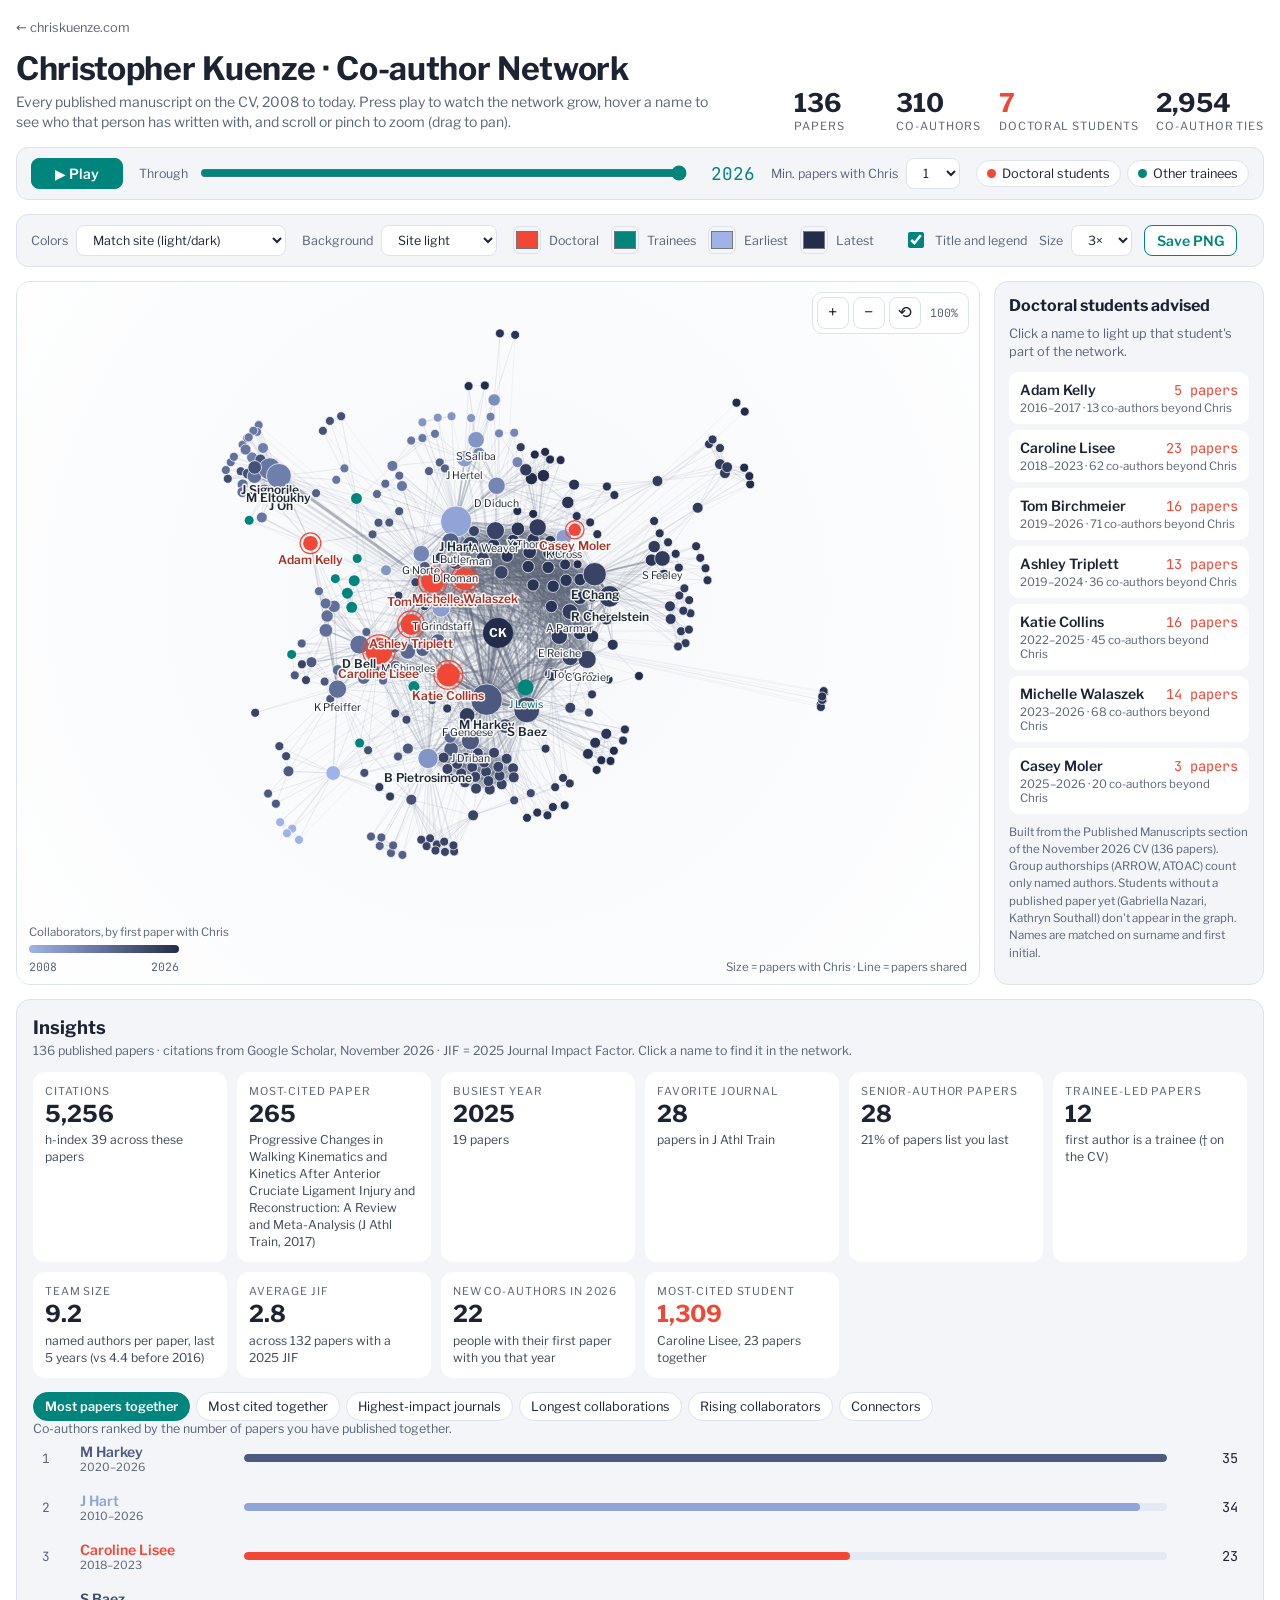
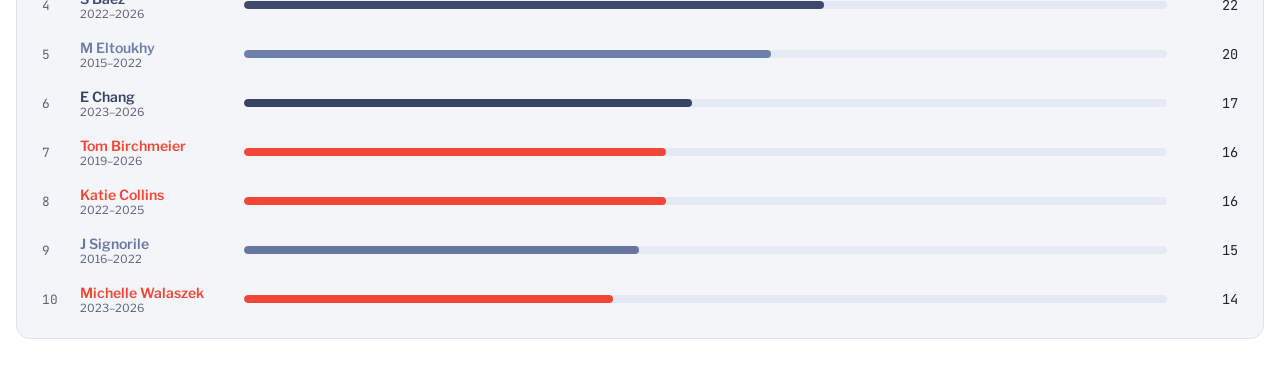
==== commit cd851962: "Network page: match new site palette" ====
--- a/network/index.html
+++ b/network/index.html
@@ -17,7 +17,7 @@
   --btn: #ffffff; --btnh: #b9c3d6; --soft: #ffffff; --chipon: #e4e9f3; --chiponline: #9fb0d3; --track: #e4e9f3;
   --factfg: #3d4658; --tipbg: rgba(255, 255, 255, 0.97); --tipline: #cfd6e4; --zoombg: rgba(255, 255, 255, 0.92);
   --stage0: #ffffff; --stage1: #f6f8fb; --ontint: #ffffff; --shadow: rgba(29, 35, 51, 0.12);
-  --me: #232d4b; --phd: #e57200; --trainee: #d6457a; --early: #4fb3e8; --late: #232d4b;
+  --me: #232d4b; --phd: #f24736; --trainee: #00857c; --early: #9fb3e8; --late: #232d4b; --ui: #00857c;
   --display: "Libre Franklin", "Franklin Gothic Medium", "Segoe UI", system-ui, sans-serif; --body: "Libre Franklin", "Segoe UI", system-ui, sans-serif;
   --mono: "JetBrains Mono", Consolas, monospace;
 }
@@ -26,13 +26,13 @@
   --btn: #1f2947; --btnh: #3a4a76; --soft: #1d2644; --chipon: #2a3760; --chiponline: #5a6da8; --track: #26314f;
   --factfg: #c3cbe0; --tipbg: rgba(13, 19, 38, 0.94); --tipline: #3a4a76; --zoombg: rgba(18, 26, 49, 0.85);
   --stage0: #11172a; --stage1: #1a2446; --ontint: #1a1205; --shadow: rgba(0, 0, 0, 0.4);
-  --me: #ffffff; --phd: #ff8f2e; --trainee: #ff6f91; --early: #4cc3f5; --late: #8b7bff; color-scheme: dark } }
+  --me: #ffffff; --phd: #f24736; --trainee: #3dd6c8; --early: #5272b4; --late: #c9d4f2; --ui: #3dd6c8; color-scheme: dark } }
 :root[data-theme="dark"] {
   --bg: #11172a; --panel: #171f36; --line: #2a3555; --fg: #e8ecf5; --muted: #9aa6c2;
   --btn: #1f2947; --btnh: #3a4a76; --soft: #1d2644; --chipon: #2a3760; --chiponline: #5a6da8; --track: #26314f;
   --factfg: #c3cbe0; --tipbg: rgba(13, 19, 38, 0.94); --tipline: #3a4a76; --zoombg: rgba(18, 26, 49, 0.85);
   --stage0: #11172a; --stage1: #1a2446; --ontint: #1a1205; --shadow: rgba(0, 0, 0, 0.4);
-  --me: #ffffff; --phd: #ff8f2e; --trainee: #ff6f91; --early: #4cc3f5; --late: #8b7bff; color-scheme: dark }
+  --me: #ffffff; --phd: #f24736; --trainee: #3dd6c8; --early: #5272b4; --late: #c9d4f2; --ui: #3dd6c8; color-scheme: dark }
 * { box-sizing: border-box }
 body { background: var(--bg); color: var(--fg); font-family: var(--body); }
 .wrap { max-width: 1320px; margin: 0 auto; padding-block: 20px 28px;
@@ -50,11 +50,11 @@
 .controls label { font-size: 0.78rem; color: var(--muted); display: flex; align-items: center; gap: 8px }
 button, select { font: inherit; color: var(--fg); background: var(--btn); border: 1px solid var(--line); border-radius: 8px; padding: 6px 12px; cursor: pointer }
 button:hover, select:hover { border-color: var(--btnh) }
-button:focus-visible, select:focus-visible, input:focus-visible { outline: 2px solid var(--phd); outline-offset: 2px }
-#play { background: var(--phd); color: var(--ontint); border-color: var(--phd); font-weight: 600; min-width: 92px }
+button:focus-visible, select:focus-visible, input:focus-visible { outline: 2px solid var(--ui); outline-offset: 2px }
+#play { background: var(--ui); color: var(--ontint); border-color: var(--ui); font-weight: 600; min-width: 92px }
 .yearbox { display: flex; align-items: center; gap: 10px; flex: 1 1 260px; min-width: 0 }
-#year { flex: 1; accent-color: var(--phd); min-width: 0 }
-#yearLabel { font-family: var(--mono); font-size: 1.1rem; color: var(--phd); min-width: 3.2em; text-align: right }
+#year { flex: 1; accent-color: var(--ui); min-width: 0 }
+#yearLabel { font-family: var(--mono); font-size: 1.1rem; color: var(--ui); min-width: 3.2em; text-align: right }
 .chips { display: flex; gap: 6px; flex-wrap: wrap }
 .chip { display: inline-flex; align-items: center; gap: 6px; font-size: 0.8rem; padding: 5px 10px; border-radius: 999px }
 .chip i { width: 9px; height: 9px; border-radius: 50%; display: inline-block }
@@ -76,7 +76,7 @@
 .fact small { font-size: 0.76rem; color: var(--factfg); line-height: 1.4; overflow-wrap: anywhere }
 .tabs { display: flex; flex-wrap: wrap; gap: 6px }
 .tabs button { font-size: 0.8rem; padding: 6px 11px; border-radius: 999px }
-.tabs button[aria-selected="true"] { background: var(--phd); border-color: var(--phd); color: var(--ontint); font-weight: 600 }
+.tabs button[aria-selected="true"] { background: var(--ui); border-color: var(--ui); color: var(--ontint); font-weight: 600 }
 .board-desc { margin: 0; font-size: 0.78rem }
 .board { list-style: none; margin: 0; padding: 0; display: grid; gap: 4px }
 .board li button { width: 100%; display: grid; grid-template-columns: 2em minmax(0, 11em) minmax(60px, 1fr) auto; gap: 10px; align-items: center; text-align: left; background: transparent; border: 1px solid transparent; padding: 6px 8px }
@@ -91,8 +91,8 @@
 .swatches, .savegroup { display: flex; flex-wrap: wrap; align-items: center; gap: 8px 12px }
 .savegroup { margin-left: auto }
 input[type="color"] { width: 28px; height: 28px; padding: 0; border: 1px solid var(--line); border-radius: 6px; background: none; cursor: pointer }
-input[type="checkbox"] { accent-color: var(--phd); width: 16px; height: 16px }
-#savePng { background: var(--btn); border-color: var(--phd); color: var(--phd); font-weight: 600 }
+input[type="checkbox"] { accent-color: var(--ui); width: 16px; height: 16px }
+#savePng { background: var(--btn); border-color: var(--ui); color: var(--ui); font-weight: 600 }
 #savePng:disabled { opacity: 0.45; cursor: not-allowed }
 .note { font-size: 0.75rem; color: var(--muted); max-width: 32ch }
 
@@ -115,7 +115,7 @@
 aside p { margin: 0; color: var(--muted); font-size: 0.8rem; line-height: 1.45 }
 .cohort { display: grid; gap: 6px }
 .stu { display: grid; grid-template-columns: 1fr auto; gap: 2px 8px; text-align: left; padding: 8px 10px; background: var(--soft); border-radius: 10px; border: 1px solid transparent }
-.stu:hover, .stu[aria-pressed="true"] { border-color: var(--phd) }
+.stu:hover, .stu[aria-pressed="true"] { border-color: var(--ui) }
 .stu b { font-weight: 600 }
 .stu em { font-style: normal; font-family: var(--mono); color: var(--phd); font-size: 0.85rem }
 .stu small { color: var(--muted); grid-column: 1 / -1; font-size: 0.72rem }
@@ -274,7 +274,7 @@
       <div class="af-stage" id="afStage">
         <canvas id="afCanvas" aria-label="Network of Liverpool's greatest players and managers"></canvas>
         <div class="af-tip" id="afTip" hidden></div>
-        <div class="af-legend"><span><i style="background:#ff4d5e"></i>Top 100 player</span><span><i style="background:#00b2a9"></i>Manager</span><span><i style="background:#ffffff"></i>Player and manager</span></div>
+        <div class="af-legend"><span><i style="background:#ff4d5e"></i>Top 100 player</span><span><i style="background:#00b2a9"></i>Manager</span><span><i style="background:#ffffff"></i>Player and manager</span><span><i style="background:#ffa3b0"></i>Future all-timer</span></div>
       </div>
       <aside class="af-side">
         <h2>Managers</h2>
@@ -317,8 +317,8 @@
   // "Match site": chriskuenze.com colors, switching with the viewer's light/dark setting
   const darkMQ = matchMedia('(prefers-color-scheme: dark)');
   const siteDark = () => { const t = document.documentElement.dataset.theme; return t ? t === 'dark' : darkMQ.matches; };
-  const SITE = { light: { phd: '#e57200', trainee: '#d6457a', early: '#4fb3e8', late: '#232d4b', bg: 'sitelight' },
-                 dark:  { phd: '#ff8f2e', trainee: '#ff6f91', early: '#4cc3f5', late: '#8b7bff', bg: 'sitedark' } };
+  const SITE = { light: { phd: '#f24736', trainee: '#00857c', early: '#9fb3e8', late: '#232d4b', bg: 'sitelight' },
+                 dark:  { phd: '#f24736', trainee: '#3dd6c8', early: '#5272b4', late: '#c9d4f2', bg: 'sitedark' } };
   const presetFor = k => k === 'site' ? SITE[siteDark() ? 'dark' : 'light'] : PRESETS[k];
   const P = { ...presetFor('site') }; let bgKey = P.bg;
   const hex = h => [1, 3, 5].map(i => parseInt(h.slice(i, i + 2), 16));
@@ -628,7 +628,7 @@
     if (on) {
       beforeAnfield = { h1: h1.textContent, sub: sub.textContent };
       h1.textContent = 'This is Anfield';
-      sub.textContent = "You'll Never Walk Alone. The club's 100 greatest players (2026 fan poll) and ten great managers, linked when their years at Liverpool overlapped.";
+      sub.textContent = "You'll Never Walk Alone. The club's 100 greatest players (2026 fan poll) and eleven great managers, linked when their years at Liverpool overlapped.";
     } else {
       h1.textContent = beforeAnfield.h1; sub.textContent = beforeAnfield.sub;
       document.querySelectorAll('header .stat span').forEach((s, i) => s.textContent = STAT_LABELS[i]);
@@ -760,7 +760,7 @@
 </script>
 
 <script>
-// ---- Anfield mode: Liverpool's 100 greatest players (2026 fan poll, liverpoolfc.com) and ten great managers ----
+// ---- Anfield mode: Liverpool's 100 greatest players (2026 fan poll, liverpoolfc.com) and eleven great managers ----
 // Linked when their years at the club overlapped (weight = overlapping seasons). Years are approximate.
 (function () {
   const RANKED = [
@@ -787,19 +787,25 @@
   ];
   const MANAGERS = [ // name, from, to (managerial spell); Paisley and Dalglish merge with their player nodes
     ['Tom Watson',1896,1915],['George Kay',1936,1951],['Bill Shankly',1959,1974],['Bob Paisley',1974,1983],['Joe Fagan',1983,1985],
-    ['Kenny Dalglish',1985,1991],['Gerard Houllier',1998,2004],['Rafael Benitez',2004,2010],['Jurgen Klopp',2015,2024],['Arne Slot',2024,2026],
+    ['Kenny Dalglish',1985,1991],['Gerard Houllier',1998,2004],['Rafael Benitez',2004,2010],['Jurgen Klopp',2015,2024],['Arne Slot',2024,2026],['Andoni Iraola',2026,2027,'current'],
   ];
   const HONOURS = [['20','League titles'],['6','European Cups'],['8','FA Cups'],['10','League Cups'],['3','UEFA Cups'],['4','UEFA Super Cups'],['1','Club World Cup'],['16','Charity / Community Shields']];
   const RED = '#ff4d5e', DEEP = '#c8102e', GREEN = '#00b2a9', WHITE = '#ffffff';
 
   const nodes = RANKED.map(([name, a, b], i) => ({ name, rank: i + 1, pa: a, pb: b, ma: null, mb: null }));
   const byName = new Map(nodes.map(n => [n.name, n]));
-  for (const [name, a, b] of MANAGERS) {
+  // Current squad (ESPN 2026-27 squad page): Top 100 players still at the club play on under Iraola.
+  const CURRENT = ['Virgil van Dijk', 'Alisson Becker', 'Joe Gomez', 'Dominik Szoboszlai', 'Alexis Mac Allister'];
+  CURRENT.forEach(name => { const n = byName.get(name); if (n) { n.pb = 2027; n.cur = true; } });
+  // Chris's picks: future all-timers (current squad, not yet in the Top 100)
+  const FUTURE = [['Florian Wirtz', 2025], ['Jérémy Jacquet', 2026], ['Rio Ngumoha', 2025]];
+  FUTURE.forEach(([name, a]) => { const n = { name, rank: null, pa: a, pb: 2027, ma: null, mb: null, cur: true, future: true }; nodes.push(n); byName.set(name, n); });
+  for (const [name, a, b, cur] of MANAGERS) {
     const n = byName.get(name);
-    if (n) { n.ma = a; n.mb = b; } else { const m = { name, rank: null, pa: null, pb: null, ma: a, mb: b }; nodes.push(m); byName.set(name, m); }
+    if (n) { n.ma = a; n.mb = b; n.mcur = !!cur; } else { const m = { name, rank: null, pa: null, pb: null, ma: a, mb: b, mcur: !!cur }; nodes.push(m); byName.set(name, m); }
   }
   nodes.forEach(n => { n.a = Math.min(...[n.pa, n.ma].filter(v => v != null)); n.b = Math.max(...[n.pb, n.mb].filter(v => v != null));
-    n.kind = n.rank && n.ma ? 'both' : n.rank ? 'player' : 'manager'; });
+    n.kind = n.future ? 'future' : n.rank && n.ma ? 'both' : n.rank ? 'player' : 'manager'; });
   const ov = (a1, b1, a2, b2) => (a1 == null || a2 == null) ? 0 : Math.min(b1, b2) - Math.max(a1, a2);
   const links = [];
   for (let i = 0; i < nodes.length; i++) for (let j = i + 1; j < nodes.length; j++) {
@@ -830,8 +836,9 @@
   let W = 0, H = 0, dpr = 1, year = 2026, hover = null, focus = null, timer = null, built = false;
   const sx = n => W / 2 + n.x * (W / 2 - 60), sy = n => H / 2 + 6 + n.y * (H / 2 - 44);
   const vis = n => n.a <= year;
-  const rad = n => n.kind !== 'player' ? 9 : 3 + (101 - n.rank) / 100 * 7;
-  const col = n => n.kind === 'manager' ? GREEN : n.kind === 'both' ? WHITE : n.rank <= 25 ? RED : DEEP;
+  const FUT = '#ffa3b0';
+  const rad = n => n.kind === 'future' ? 6.5 : n.kind !== 'player' ? 9 : 3 + (101 - n.rank) / 100 * 7;
+  const col = n => n.kind === 'future' ? FUT : n.kind === 'manager' ? GREEN : n.kind === 'both' ? WHITE : n.rank <= 25 ? RED : DEEP;
   function resize() { W = stage.clientWidth; H = Math.max(420, Math.min(innerHeight * 0.75, W * 0.8)); dpr = devicePixelRatio || 1;
     cv.width = W * dpr; cv.height = H * dpr; cv.style.height = H + 'px'; draw(); }
   function draw() {
@@ -853,7 +860,7 @@
       if (n.kind !== 'player') { ctx.beginPath(); ctx.arc(sx(n), sy(n), rad(n) + 3, 0, 7); ctx.strokeStyle = col(n); ctx.lineWidth = 1.2; ctx.stroke(); } }
     ctx.textAlign = 'center'; ctx.textBaseline = 'top';
     for (const n of nodes) { if (!vis(n)) continue;
-      const show = act ? nb.has(n) : (n.kind !== 'player' || n.rank <= 20);
+      const show = act ? nb.has(n) : (n.kind !== 'player' || n.rank <= 20 || n.cur);
       if (!show) continue; const big = n.kind !== 'player' || n.rank <= 10;
       ctx.globalAlpha = 1; ctx.font = `${big ? 700 : 500} ${big ? 12 : 10.5}px "Libre Franklin", system-ui, sans-serif`;
       ctx.lineWidth = 3; ctx.strokeStyle = 'rgba(40,4,12,0.85)'; const y0 = sy(n) + rad(n) + 4;
@@ -862,11 +869,13 @@
   }
   function pick(ev) { const r = cv.getBoundingClientRect(), x = ev.clientX - r.left, y = ev.clientY - r.top; let best = null, bd = 12;
     for (const n of nodes) { if (!vis(n)) continue; const d = Math.hypot(sx(n) - x, sy(n) - y) - rad(n); if (d < bd) { bd = d; best = n; } } return { n: best, x, y }; }
-  const yrs = (a, b) => a == null ? '' : `${a}–${b >= 2026 ? 'present' : b}`;
+  const pyrs = n => n.pa == null ? '' : n.cur ? `${n.pa}–present` : `${n.pa}–${n.pb}`;
+  const myrs = n => n.mcur ? `${n.ma}–present` : `${n.ma}–${n.mb}`;
   function showTip({ n, x, y }) { if (!n) { tip.hidden = true; return; }
     const lines = [];
-    if (n.rank) lines.push(`No. ${n.rank} in the Top 100 · player ${yrs(n.pa, n.pb)}`);
-    if (n.ma) lines.push(`Manager ${yrs(n.ma, n.mb)}`);
+    if (n.rank) lines.push(`No. ${n.rank} in the Top 100 · player ${pyrs(n)}`);
+    if (n.future) lines.push(`Future all-timer · at Liverpool ${pyrs(n)}`);
+    if (n.ma) lines.push(`Manager ${myrs(n)}`);
     lines.push(`${n.nb.length} connections`);
     tip.innerHTML = ''; const b = document.createElement('b'); b.textContent = n.name; tip.appendChild(b);
     lines.forEach(t => { const s = document.createElement('span'); s.textContent = t; tip.appendChild(document.createElement('br')); tip.appendChild(s); });
@@ -889,14 +898,17 @@
     if (built) return; built = true;
     nodes.filter(n => n.ma).sort((a, b) => a.ma - b.ma).forEach(n => {
       const b = document.createElement('button'); b.type = 'button'; b.className = 'af-mgr'; b.dataset.name = n.name;
-      const nm = document.createElement('b'); nm.textContent = n.name; const em = document.createElement('em'); em.textContent = yrs(n.ma, n.mb);
+      const nm = document.createElement('b'); nm.textContent = n.name; const em = document.createElement('em'); em.textContent = myrs(n);
       b.append(nm, em); b.addEventListener('click', () => { focus = focus === n ? null : n; draw(); markMgr(); }); mgrBox.appendChild(b); });
     const hg = document.getElementById('afHonours');
     HONOURS.forEach(([v, k]) => { const d = document.createElement('div'); d.className = 'h'; const b = document.createElement('b'); b.textContent = v; const s = document.createElement('span'); s.textContent = k; d.append(b, s); hg.appendChild(d); });
     const top = document.getElementById('afTop');
     nodes.filter(n => n.rank).sort((a, b) => a.rank - b.rank).forEach(n => { const li = document.createElement('li');
       li.innerHTML = '<span class="rk"></span><span class="nm"></span><span class="yrs"></span>';
-      li.children[0].textContent = n.rank; li.children[1].textContent = n.name; li.children[2].textContent = yrs(n.pa, n.pb); top.appendChild(li); });
+      li.children[0].textContent = n.rank; li.children[1].textContent = n.name; li.children[2].textContent = pyrs(n); top.appendChild(li); });
+    const fut = document.createElement('p'); fut.style.marginTop = '6px';
+    fut.textContent = 'Future all-timers: ' + nodes.filter(n => n.future).map(n => n.name).join(', ') + '.';
+    top.after(fut);
     new ResizeObserver(resize).observe(stage);
   }
   document.addEventListener('anfield', e => { if (e.detail) { build(); requestAnimationFrame(resize); } else { stop(); focus = hover = null; } });
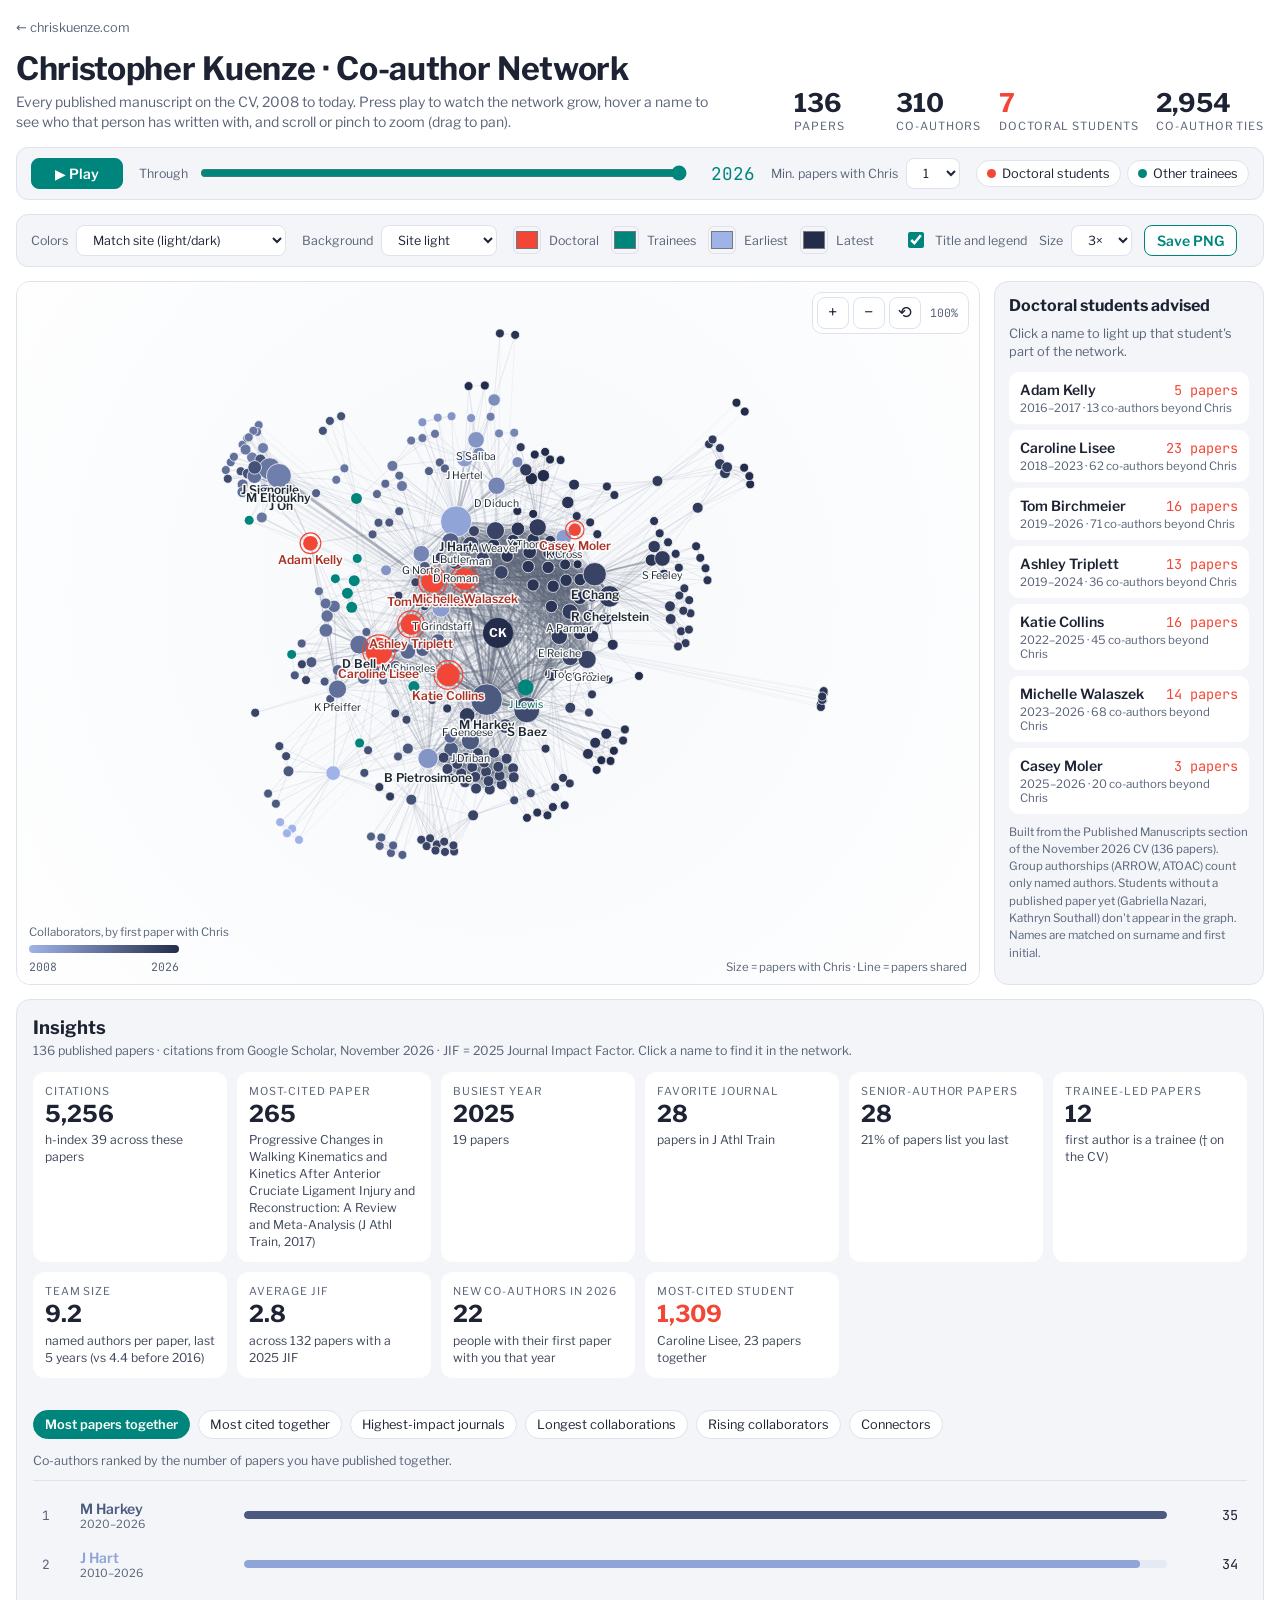
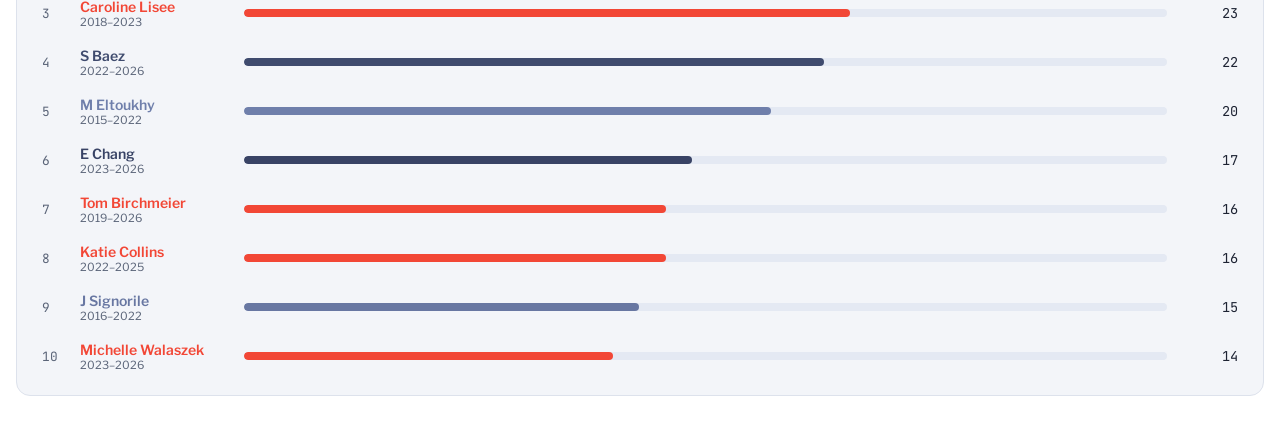
==== commit 0358a444: "Network: more spacing in Insights leaderboards" ====
--- a/network/index.html
+++ b/network/index.html
@@ -74,11 +74,12 @@
 .fact b { font-family: var(--display); font-size: 1.45rem; font-variant-numeric: tabular-nums; line-height: 1.1; color: var(--fact, var(--fg)) }
 .fact span { font-size: 0.68rem; letter-spacing: 0.08em; text-transform: uppercase; color: var(--muted) }
 .fact small { font-size: 0.76rem; color: var(--factfg); line-height: 1.4; overflow-wrap: anywhere }
-.tabs { display: flex; flex-wrap: wrap; gap: 6px }
+.boards { margin-top: 18px }
+.tabs { display: flex; flex-wrap: wrap; gap: 8px }
 .tabs button { font-size: 0.8rem; padding: 6px 11px; border-radius: 999px }
 .tabs button[aria-selected="true"] { background: var(--ui); border-color: var(--ui); color: var(--ontint); font-weight: 600 }
-.board-desc { margin: 0; font-size: 0.78rem }
-.board { list-style: none; margin: 0; padding: 0; display: grid; gap: 4px }
+.board-desc { margin: 14px 0 0; font-size: 0.78rem }
+.board { list-style: none; margin: 12px 0 0; padding: 12px 0 0; border-top: 1px solid var(--line, rgba(127,127,127,.25)); display: grid; gap: 4px }
 .board li button { width: 100%; display: grid; grid-template-columns: 2em minmax(0, 11em) minmax(60px, 1fr) auto; gap: 10px; align-items: center; text-align: left; background: transparent; border: 1px solid transparent; padding: 6px 8px }
 .board li button:hover { background: var(--soft); border-color: var(--line) }
 .board .rk { font-family: var(--mono); color: var(--muted); font-size: 0.8rem }
